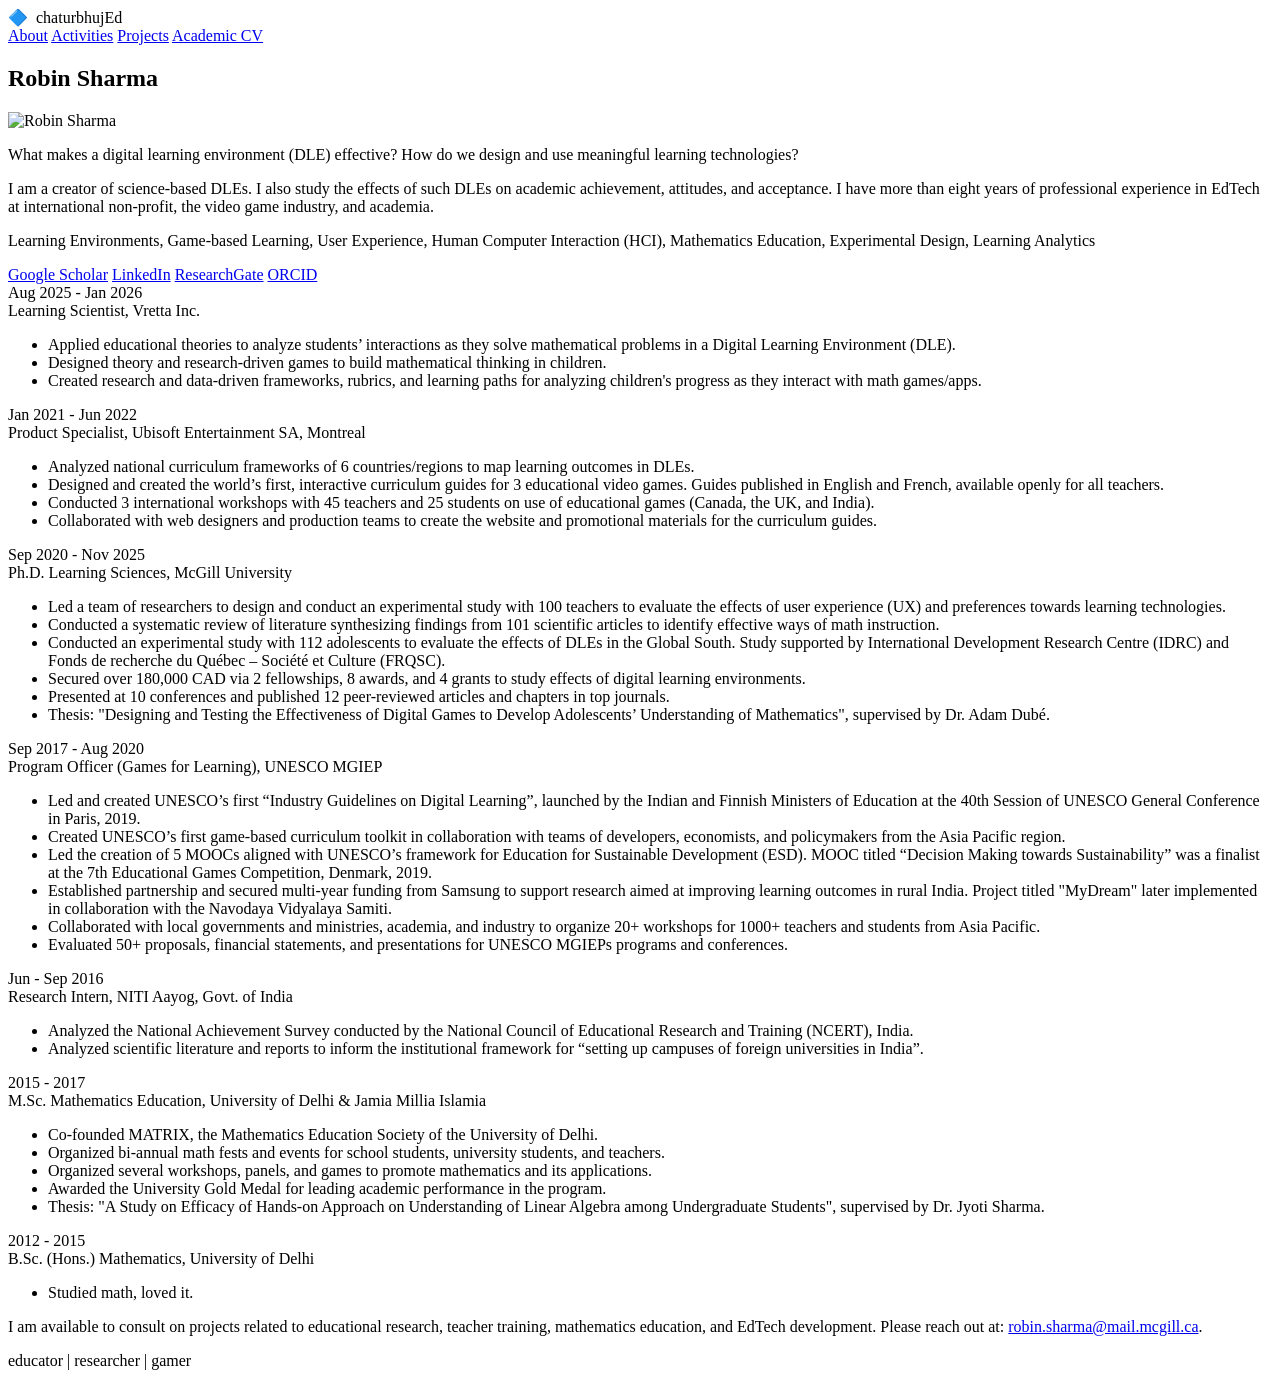
==== about.html @ 6c781002 "Add files via upload" ====
<!DOCTYPE html>
<html lang="en">

<head>
    <meta charset="UTF-8">
    <meta name="viewport" content="width=device-width, initial-scale=1.0">
    <title>chaturbhujEd - About</title>
    <link rel="stylesheet" href="style.css">
    <link rel="preconnect" href="https://fonts.googleapis.com">
    <link rel="preconnect" href="https://fonts.gstatic.com" crossorigin>
    <link href="https://fonts.googleapis.com/css2?family=Inter:wght@400;500;600;700;800&display=swap" rel="stylesheet">
</head>

<body>

    <header class="site-header">
        <div class="logo">
            <a href="index.html"
                style="text-decoration:none; color:inherit; display:flex; align-items:center; gap:8px;">
                <span class="logo-icon">🔷</span> chaturbhujEd
            </a>
        </div>
        <nav class="site-nav">
            <a href="about.html" class="nav-link active">About</a>
            <a href="activities.html" class="nav-link">Activities</a>
            <a href="projects.html" class="nav-link">Projects</a>
            <a href="cv.html" class="nav-link">Academic CV</a>
        </nav>
    </header>

    <main id="main-content">

        <section id="about" class="page-section">
            <div class="about-container">
                <h1>Robin Sharma</h1>
                <div class="about-content">
                    <div class="about-image">
                        <img src="Photo_Main.JPG" alt="Robin Sharma">
                    </div>
                    <div class="about-text">
                        <p>What makes a digital learning environment (DLE) effective? How do we design and use
                            meaningful learning technologies?</p>
                        <p> I am a creator of science-based DLEs.
                            I also study the effects of such DLEs on academic
                            achievement, attitudes, and acceptance.
                            I have more than eight years of professional
                            experience in EdTech at international non-profit, the video game industry, and academia.
                        </p>

                        <div class="about-interests-small">
                            <p>Learning Environments, Game-based Learning, User Experience, Human Computer Interaction
                                (HCI), Mathematics Education, Experimental Design, Learning Analytics</p>
                        </div>

                        <div class="social-links">
                            <a href="https://scholar.google.com/citations?user=RAyrpmYAAAAJ&hl=en" target="_blank"
                                class="social-btn">Google Scholar</a>
                            <a href="https://www.linkedin.com/in/robinsharmaedu" target="_blank"
                                class="social-btn">LinkedIn</a>
                            <a href="https://www.researchgate.net/profile/Robin-Sharma-10" target="_blank"
                                class="social-btn">ResearchGate</a>
                            <a href="https://orcid.org/0000-0001-8364-2145" target="_blank" class="social-btn">ORCID</a>
                        </div>
                    </div>
                </div>

                <div class="experience-timeline">
                    <!-- 2025 - 2026 -->
                    <div class="timeline-item">
                        <div class="timeline-year">Aug 2025 - Jan 2026</div>
                        <div class="timeline-role">Learning Scientist, Vretta Inc.</div>
                        <div class="timeline-description">
                            <ul>
                                <li>Applied educational theories to analyze students’ interactions as they solve
                                    mathematical problems in a Digital Learning Environment (DLE).</li>
                                <li>Designed theory and research-driven games to build mathematical thinking in
                                    children.
                                </li>
                                <li>Created research and data-driven frameworks, rubrics, and learning paths for
                                    analyzing children's progress as they
                                    interact with
                                    math games/apps.</li>
                            </ul>
                        </div>
                    </div>

                    <!-- 2021 - 2022 -->
                    <div class="timeline-item">
                        <div class="timeline-year">Jan 2021 - Jun 2022</div>
                        <div class="timeline-role">Product Specialist, Ubisoft Entertainment SA, Montreal</div>
                        <div class="timeline-description">
                            <ul>
                                <li>Analyzed national curriculum frameworks of 6 countries/regions to map learning
                                    outcomes in DLEs.</li>
                                <li>Designed and created the world’s first, interactive curriculum guides for 3
                                    educational video
                                    games. Guides published in English and French, available openly for all teachers.
                                </li>
                                <li>Conducted 3 international workshops with 45 teachers and 25 students on use of
                                    educational games (Canada, the UK, and India).
                                </li>
                                <li>Collaborated with web designers and production teams to create the website and
                                    promotional materials for the curriculum guides.
                                </li>
                            </ul>
                        </div>
                    </div>

                    <!-- 2020 - 2025 -->
                    <div class="timeline-item">
                        <div class="timeline-year">Sep 2020 - Nov 2025</div>
                        <div class="timeline-role">Ph.D. Learning Sciences, McGill University</div>
                        <div class="timeline-description">
                            <ul>
                                <li>Led a team of researchers to design and conduct an experimental study with 100
                                    teachers to evaluate the effects of user experience (UX) and preferences towards
                                    learning technologies.</li>
                                <li>Conducted a systematic review of literature synthesizing findings from 101
                                    scientific articles to identify effective ways of math instruction.</li>
                                <li>Conducted an experimental study with 112 adolescents to evaluate the effects of
                                    DLEs in the Global South. Study supported by International
                                    Development Research Centre (IDRC) and Fonds de recherche du Québec – Société et
                                    Culture (FRQSC).</li>
                                <li>Secured over 180,000 CAD via 2 fellowships, 8 awards, and 4 grants to study effects
                                    of digital learning environments.
                                </li>
                                <li>Presented at 10 conferences and published 12 peer-reviewed articles and chapters in
                                    top journals.
                                </li>
                                <li>Thesis: "Designing and Testing the Effectiveness of Digital Games to Develop
                                    Adolescents’ Understanding of Mathematics", supervised by Dr. Adam Dubé.</li>
                            </ul>
                        </div>
                    </div>

                    <!-- 2017 - 2020 -->
                    <div class="timeline-item">
                        <div class="timeline-year">Sep 2017 - Aug 2020</div>
                        <div class="timeline-role">Program Officer (Games for Learning), UNESCO MGIEP</div>
                        <div class="timeline-description">
                            <ul>
                                <li>Led and created UNESCO’s first “Industry Guidelines on Digital Learning”, launched
                                    by the Indian and Finnish Ministers of Education at the 40th Session of UNESCO
                                    General Conference in Paris, 2019.</li>
                                <li>Created UNESCO’s first game-based curriculum toolkit in collaboration with teams of
                                    developers, economists, and policymakers from the Asia Pacific region.</li>
                                <li>Led the creation of 5 MOOCs aligned with UNESCO’s
                                    framework for Education for Sustainable Development (ESD). MOOC titled “Decision
                                    Making towards Sustainability” was a finalist at the 7th Educational Games
                                    Competition, Denmark, 2019.</li>
                                <li>Established partnership and secured multi-year funding from Samsung to support
                                    research aimed at improving learning outcomes in rural India. Project titled
                                    "MyDream" later implemented in collaboration with the Navodaya Vidyalaya Samiti.
                                </li>
                                <li>Collaborated with local governments and ministries, academia, and industry to
                                    organize 20+ workshops for 1000+ teachers and students from Asia Pacific.</li>
                                <li>Evaluated 50+ proposals, financial statements, and presentations for UNESCO MGIEPs
                                    programs and conferences.
                                </li>
                            </ul>
                        </div>
                    </div>

                    <!-- 2016 -->
                    <div class="timeline-item">
                        <div class="timeline-year">Jun - Sep 2016</div>
                        <div class="timeline-role">Research Intern, NITI Aayog, Govt. of India</div>
                        <div class="timeline-description">
                            <ul>
                                <li>Analyzed the National Achievement Survey conducted by the National Council of
                                    Educational Research and Training (NCERT), India.</li>
                                <li>Analyzed scientific literature and reports to inform the institutional framework for
                                    “setting up campuses of foreign universities in India”.</li>
                            </ul>
                        </div>
                    </div>

                    <!-- 2015 - 2017 -->
                    <div class="timeline-item">
                        <div class="timeline-year">2015 - 2017</div>
                        <div class="timeline-role">M.Sc. Mathematics Education, University of Delhi & Jamia Millia
                            Islamia</div>
                        <div class="timeline-description">
                            <ul>
                                <li>Co-founded MATRIX, the Mathematics Education Society of the University of Delhi.
                                </li>
                                <li>Organized bi-annual math fests and events for school students, university students,
                                    and teachers.</li>
                                <li>Organized several workshops, panels, and games to promote mathematics and its
                                    applications.</li>
                                <li>Awarded the University Gold Medal for leading academic performance in the program.
                                </li>
                                <li>Thesis: "A Study on Efficacy of Hands-on Approach on Understanding of Linear
                                    Algebra among Undergraduate Students", supervised by Dr. Jyoti Sharma.</li>
                            </ul>
                        </div>
                    </div>

                    <!-- 2012 - 2015 -->
                    <div class="timeline-item">
                        <div class="timeline-year">2012 - 2015</div>
                        <div class="timeline-role">B.Sc. (Hons.) Mathematics, University of Delhi</div>
                        <div class="timeline-description">
                            <ul>
                                <li>Studied math, loved it.</li>
                            </ul>
                        </div>
                    </div>
                </div>


                <div class="consulting-section">
                    <p>I am available to consult on projects related to educational research, teacher training,
                        mathematics
                        education, and EdTech development. Please reach out at: <a
                            href="mailto:robin.sharma@mail.mcgill.ca">robin.sharma@mail.mcgill.ca</a>.</p>
                </div>

            </div>
        </section>

    </main>

    <footer class="site-footer">
        <div class="footer-content">
            educator | researcher | gamer
        </div>
    </footer>

    <script src="script.js"></script>
</body>

</html>
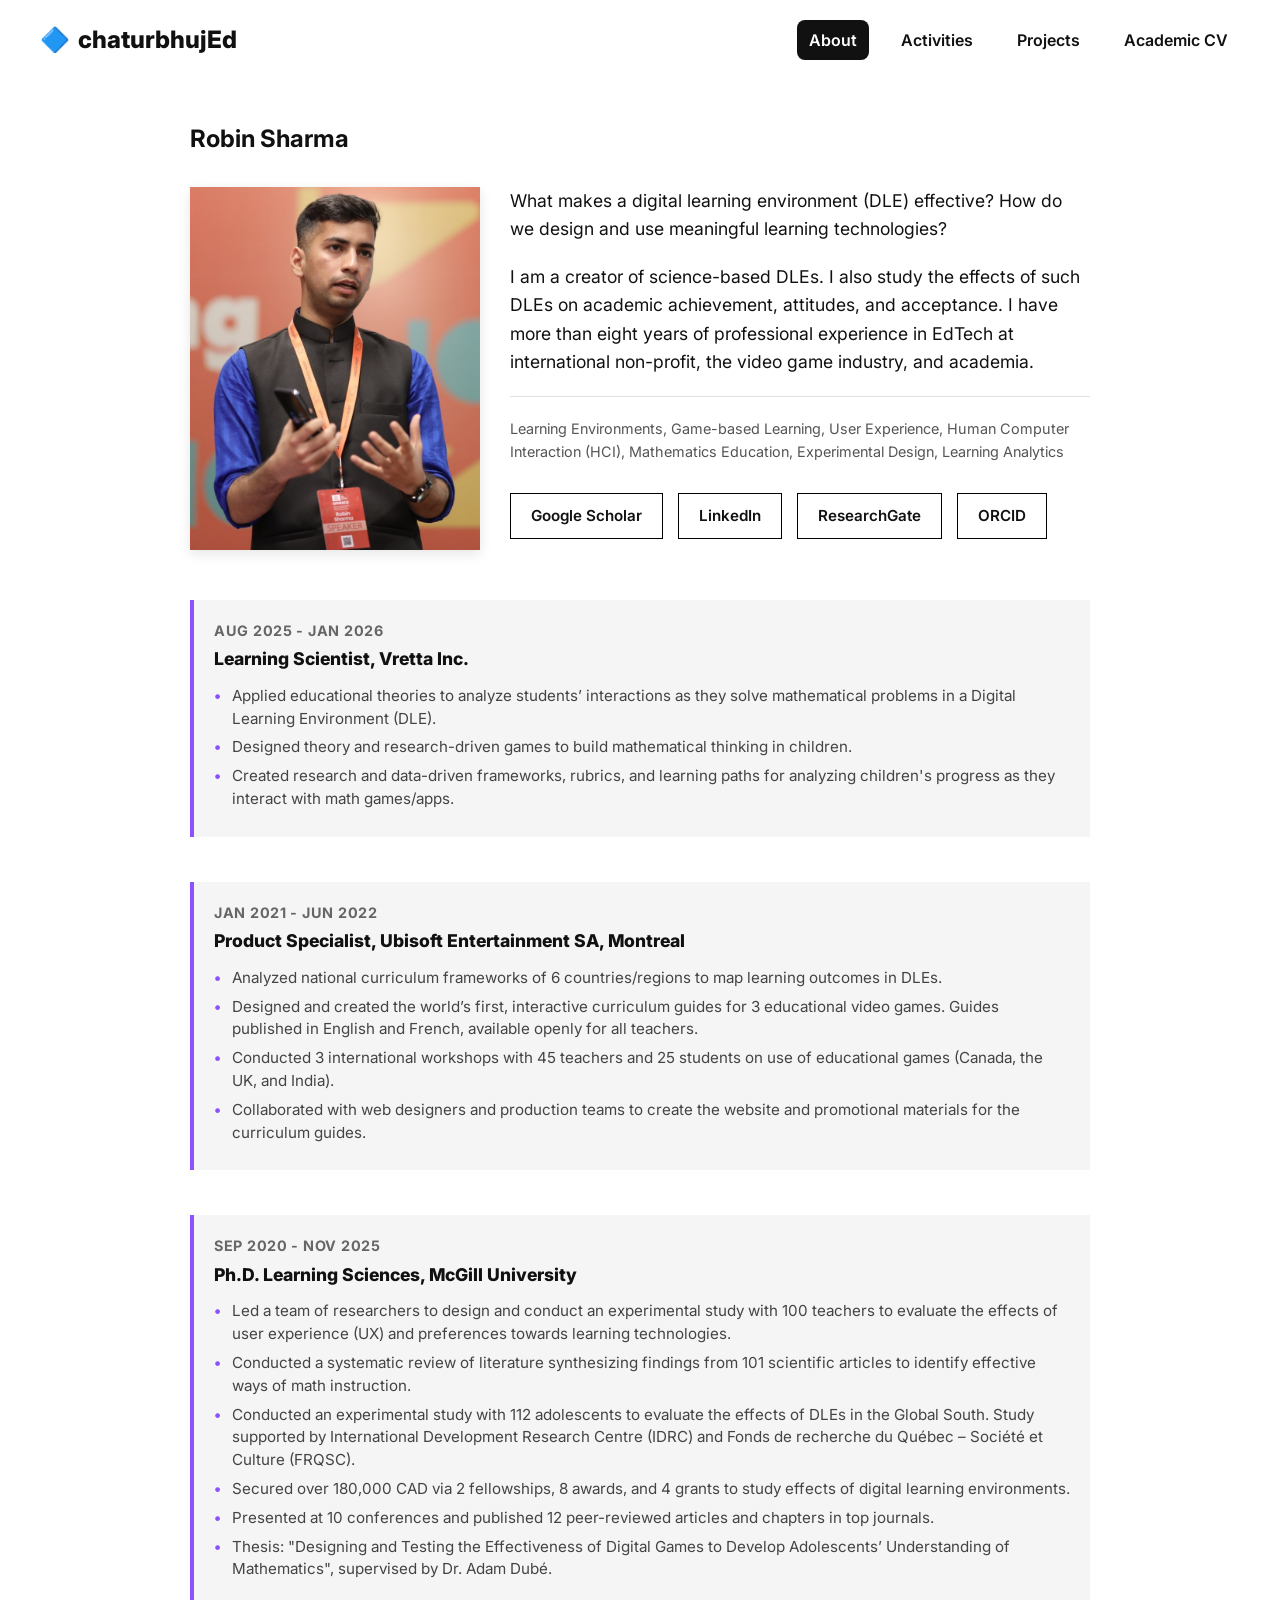
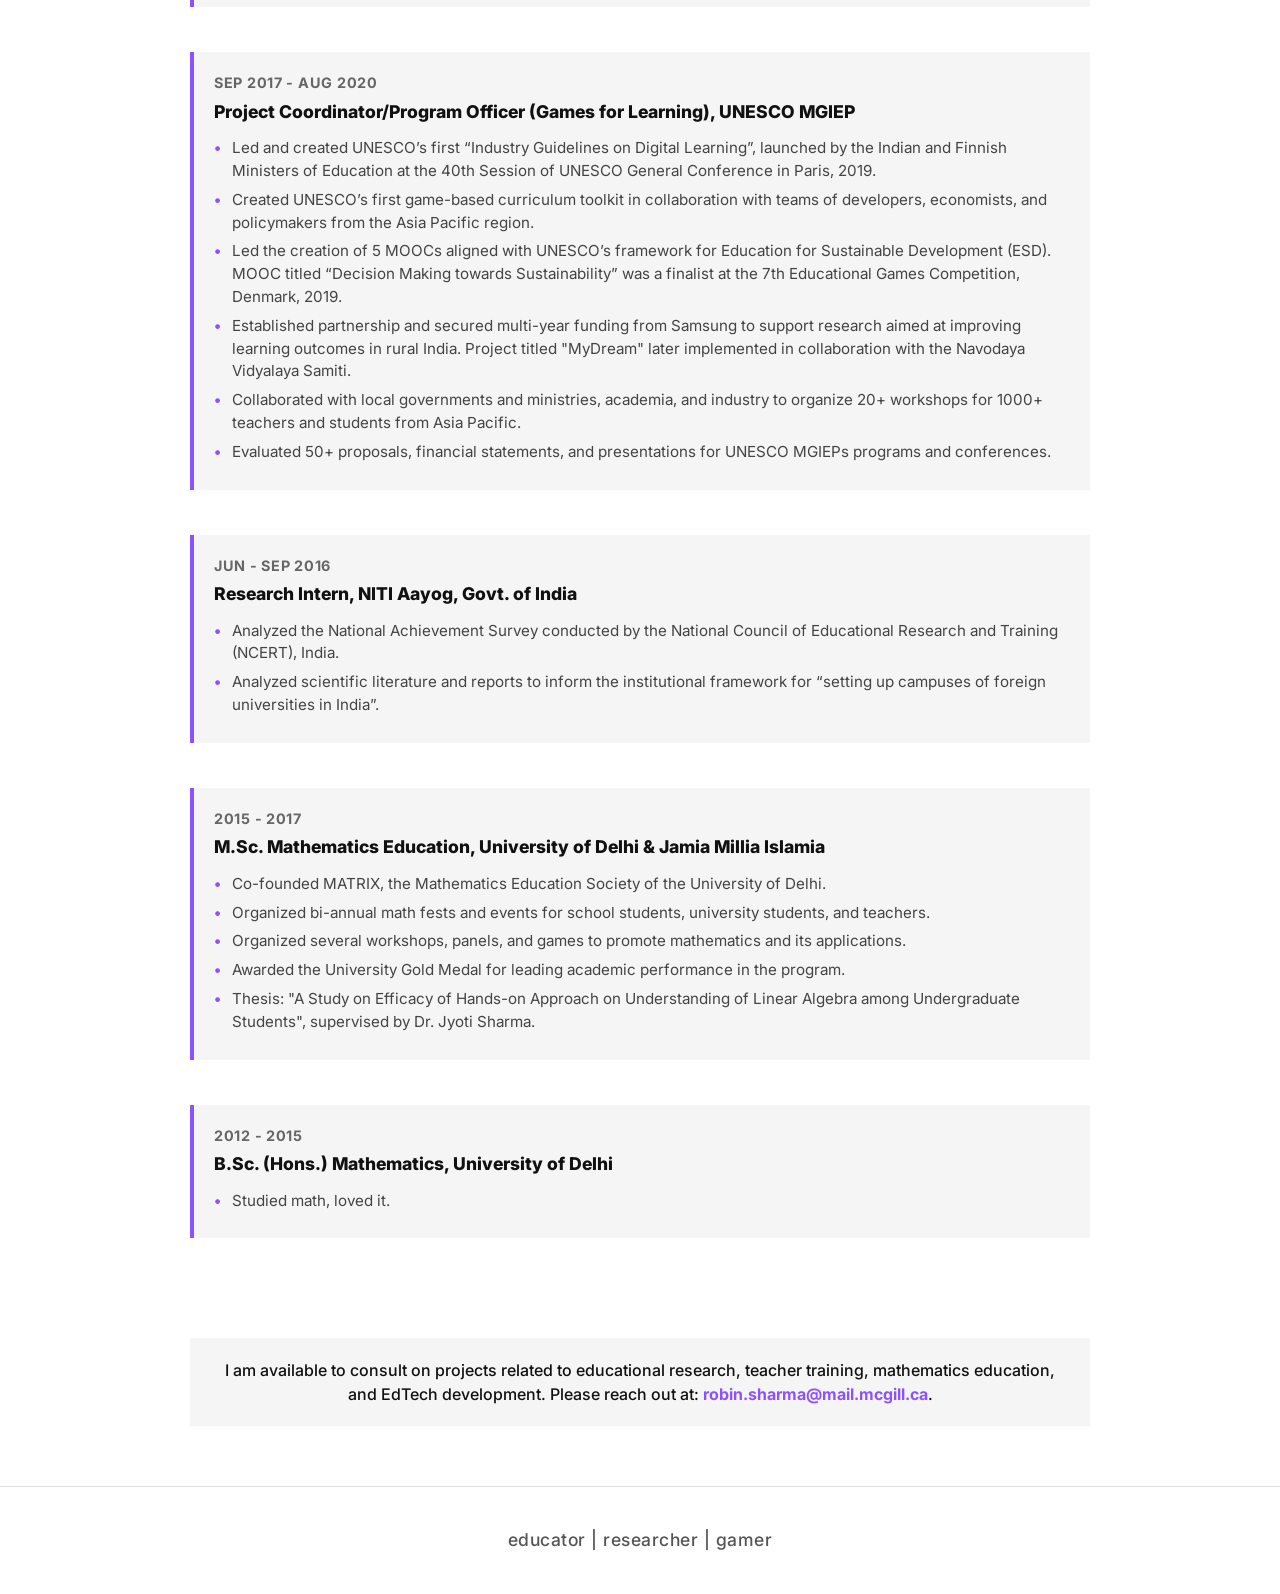
==== commit d140837b: "26th Feb" ====
--- a/about.html
+++ b/about.html
@@ -136,7 +136,8 @@
                     <!-- 2017 - 2020 -->
                     <div class="timeline-item">
                         <div class="timeline-year">Sep 2017 - Aug 2020</div>
-                        <div class="timeline-role">Program Officer (Games for Learning), UNESCO MGIEP</div>
+                        <div class="timeline-role">Project Coordinator/Program Officer (Games for Learning), UNESCO
+                            MGIEP</div>
                         <div class="timeline-description">
                             <ul>
                                 <li>Led and created UNESCO’s first “Industry Guidelines on Digital Learning”, launched
@@ -207,20 +208,15 @@
                         </div>
                     </div>
                 </div>
-
-
                 <div class="consulting-section">
                     <p>I am available to consult on projects related to educational research, teacher training,
                         mathematics
                         education, and EdTech development. Please reach out at: <a
                             href="mailto:robin.sharma@mail.mcgill.ca">robin.sharma@mail.mcgill.ca</a>.</p>
                 </div>
-
             </div>
         </section>
-
     </main>
-
     <footer class="site-footer">
         <div class="footer-content">
             educator | researcher | gamer
--- a/style.css
+++ b/style.css
@@ -0,0 +1,666 @@
+/* Global Styles */
+:root {
+    --bg-color: #ffffff;
+    --text-color: #111111;
+    --accent-purple: #8C52FF;
+    /* Glitch-like accent */
+    --accent-pink: #FF66C4;
+    --accent-blue: #00E9FF;
+    --accent-yellow: #FFDE59;
+    --gray-light: #f5f5f5;
+    --gray-border: #e0e0e0;
+    --font-main: 'Inter', sans-serif;
+}
+
+* {
+    box-sizing: border-box;
+    margin: 0;
+    padding: 0;
+}
+
+body {
+    font-family: var(--font-main);
+    background-color: var(--bg-color);
+    color: var(--text-color);
+    line-height: 1.5;
+    -webkit-font-smoothing: antialiased;
+}
+
+/* Header */
+.site-header {
+    display: flex;
+    justify-content: space-between;
+    align-items: center;
+    padding: 20px 40px;
+    border-bottom: 1px solid transparent;
+    position: sticky;
+    top: 0;
+    background: rgba(255, 255, 255, 0.95);
+    z-index: 100;
+}
+
+.logo {
+    font-weight: 800;
+    font-size: 1.5rem;
+    display: flex;
+    align-items: center;
+    gap: 8px;
+    cursor: pointer;
+}
+
+.site-nav {
+    display: flex;
+    gap: 20px;
+}
+
+.nav-link {
+    background: none;
+    border: none;
+    font-family: var(--font-main);
+    font-weight: 600;
+    font-size: 1rem;
+    cursor: pointer;
+    padding: 8px 12px;
+    border-radius: 8px;
+    transition: background 0.2s, color 0.2s;
+    text-decoration: none;
+    color: var(--text-color);
+    display: inline-block;
+}
+
+.nav-link:hover {
+    background: var(--gray-light);
+}
+
+.nav-link.active {
+    background: var(--text-color);
+    color: #fff;
+}
+
+.header-search {
+    font-weight: 600;
+    cursor: pointer;
+    font-size: 0.9rem;
+}
+
+/* Main Content */
+main {
+    max-width: 1200px;
+    margin: 0 auto;
+    padding: 40px 20px;
+    min-height: 80vh;
+}
+
+.page-section {
+    animation: fadeIn 0.4s ease-out;
+}
+
+.page-section.hidden {
+    display: none;
+}
+
+@keyframes fadeIn {
+    from {
+        opacity: 0;
+        transform: translateY(10px);
+    }
+
+    to {
+        opacity: 1;
+        transform: translateY(0);
+    }
+}
+
+/* Activities - Hero */
+.hero-article {
+    background-color: #f9f9f9;
+    /* Subtle background */
+    border-radius: 0px;
+    border: 1px solid #000;
+    overflow: hidden;
+    margin-bottom: 60px;
+    display: flex;
+    flex-direction: column;
+}
+
+@media (min-width: 768px) {
+    .hero-article {
+        flex-direction: row;
+        align-items: center;
+    }
+}
+
+.hero-content {
+    padding: 40px;
+    flex: 1;
+}
+
+.hero-content .date {
+    font-size: 0.85rem;
+    font-weight: 600;
+    color: #666;
+    margin-bottom: 10px;
+    display: block;
+}
+
+.hero-content h1 {
+    font-size: 2.5rem;
+    font-weight: 800;
+    margin-bottom: 15px;
+    line-height: 1.1;
+}
+
+.hero-image {
+    flex: 1.2;
+    height: 300px;
+}
+
+.hero-image img {
+    width: 100%;
+    height: 100%;
+    object-fit: cover;
+}
+
+/* Activities - Grid */
+/* Year Grouping */
+.year-group {
+    margin-bottom: 60px;
+}
+
+.year-header {
+    font-size: 2rem;
+    font-weight: 800;
+    margin-bottom: 30px;
+    border-bottom: 2px solid var(--text-color);
+    display: inline-block;
+    padding-bottom: 4px;
+}
+
+.blog-grid {
+    display: grid;
+    grid-template-columns: repeat(auto-fill, minmax(300px, 1fr));
+    gap: 30px;
+}
+
+.blog-card {
+    cursor: pointer;
+    transition: transform 0.2s;
+    border-radius: 0px;
+    border: 1px solid #000;
+    overflow: hidden;
+    padding: 10px;
+    /* Optional: adds a bit of spacing inside the border like a frame, or can be removed */
+    background: #fff;
+}
+
+.blog-card:hover {
+    transform: translateY(-4px);
+    box-shadow: 4px 4px 0px #000;
+    /* Sharp shadow for extra distinguishing edge */
+}
+
+.card-image {
+    width: 100%;
+    aspect-ratio: 16/9;
+    object-fit: cover;
+    border-radius: 0px;
+    margin-bottom: 15px;
+    background-color: var(--gray-light);
+}
+
+.card-content .date {
+    font-size: 0.8rem;
+    font-weight: 700;
+    color: #666;
+    margin-bottom: 8px;
+    display: block;
+}
+
+.card-content h3 {
+    font-size: 1.2rem;
+    font-weight: 700;
+    margin-bottom: 8px;
+    line-height: 1.3;
+}
+
+.card-content p {
+    font-size: 0.95rem;
+    color: #444;
+}
+
+/* Article Detail View */
+.back-button {
+    background: none;
+    border: 1px solid var(--gray-border);
+    padding: 8px 16px;
+    border-radius: 6px;
+    cursor: pointer;
+    font-weight: 600;
+    margin-bottom: 30px;
+}
+
+.back-button:hover {
+    background: var(--gray-light);
+}
+
+.full-article {
+    max-width: 800px;
+    margin: 0 auto;
+}
+
+.full-article h1 {
+    font-size: 2.5rem;
+    margin-bottom: 1rem;
+}
+
+.full-article h2 {
+    font-size: 1.8rem;
+    margin: 2rem 0 1rem;
+    border-bottom: 2px solid var(--accent-yellow);
+    display: inline-block;
+}
+
+.full-article h3 {
+    font-size: 1.4rem;
+    margin: 1.5rem 0 0.8rem;
+    color: var(--accent-purple);
+}
+
+.full-article p {
+    margin-bottom: 1.2rem;
+    font-size: 1.1rem;
+    color: #333;
+}
+
+.full-article img {
+    max-width: 100%;
+    border-radius: 8px;
+    margin: 20px 0;
+}
+
+.full-article table {
+    width: 100%;
+    border-collapse: collapse;
+    margin: 30px 0;
+    font-size: 0.95rem;
+}
+
+.full-article th,
+.full-article td {
+    border: 1px solid #ddd;
+    padding: 12px;
+    text-align: left;
+}
+
+.full-article th {
+    background-color: #f2f2f2;
+    font-weight: 700;
+}
+
+.video-embed {
+    position: relative;
+    padding-bottom: 56.25%;
+    /* 16:9 */
+    height: 0;
+    margin: 30px 0;
+    border-radius: 12px;
+    overflow: hidden;
+    background: #000;
+}
+
+.video-embed iframe {
+    position: absolute;
+    top: 0;
+    left: 0;
+    width: 100%;
+    height: 100%;
+}
+
+/* Projects Page */
+.projects-grid {
+    display: grid;
+    grid-template-columns: repeat(auto-fill, minmax(320px, 1fr));
+    gap: 40px;
+}
+
+.project-card h3 {
+    margin-top: 15px;
+}
+
+.project-card img {
+    width: 100%;
+    border-radius: 8px;
+    transition: transform 0.2s;
+}
+
+.project-card:hover img {
+    transform: scale(1.02);
+}
+
+.project-card a {
+    display: inline-block;
+    margin-top: 10px;
+    color: var(--accent-purple);
+    font-weight: 700;
+    text-decoration: none;
+}
+
+/* About Page */
+.about-container {
+    display: flex;
+    flex-direction: column;
+    gap: 30px;
+    max-width: 900px;
+    margin: 0 auto;
+}
+
+.about-content {
+    display: flex;
+    flex-direction: column;
+    gap: 30px;
+}
+
+@media(min-width: 768px) {
+    .about-content {
+        flex-direction: row;
+        align-items: flex-start;
+    }
+}
+
+.about-image {
+    flex: 1;
+    display: flex;
+    justify-content: center;
+}
+
+.about-image img {
+    width: 100%;
+    border-radius: 0;
+    max-width: 300px;
+    object-fit: cover;
+    box-shadow: 0 4px 12px rgba(0, 0, 0, 0.1);
+}
+
+.about-text {
+    flex: 2;
+    font-size: 1.1rem;
+    line-height: 1.6;
+}
+
+.about-text p {
+    margin-bottom: 20px;
+}
+
+/* Small Interests Section */
+.about-interests-small {
+    font-size: 0.9rem;
+    color: #555;
+    text-align: left;
+    border-top: 1px solid var(--gray-border);
+    padding-top: 20px;
+    margin-bottom: 30px;
+}
+
+.about-interests-small p {
+    margin-bottom: 5px;
+}
+
+/* Social Buttons */
+.social-links {
+    display: flex;
+    gap: 15px;
+    flex-wrap: wrap;
+    margin-bottom: 10px;
+}
+
+.social-btn {
+    display: inline-block;
+    padding: 10px 20px;
+    background-color: #fff;
+    border: 1px solid #000;
+    color: var(--text-color);
+    text-decoration: none;
+    font-weight: 600;
+    font-size: 0.95rem;
+    transition: all 0.2s ease;
+    border-radius: 0;
+}
+
+.social-btn:hover {
+    background-color: var(--text-color);
+    color: #fff;
+    transform: translateY(-2px);
+    box-shadow: 4px 4px 0px rgba(0, 0, 0, 0.1);
+}
+
+/* Timeline */
+.experience-timeline {
+    display: flex;
+    flex-direction: column;
+    gap: 15px;
+    margin-top: 20px;
+}
+
+.timeline-item {
+    margin-bottom: 30px;
+    padding: 20px;
+    background-color: var(--gray-light);
+    border-left: 4px solid var(--accent-purple);
+}
+
+.timeline-year {
+    font-size: 0.9rem;
+    font-weight: 700;
+    color: #666;
+    margin-bottom: 5px;
+    text-transform: uppercase;
+    letter-spacing: 0.05em;
+}
+
+.timeline-role {
+    font-size: 1.1rem;
+    font-weight: 800;
+    color: var(--text-color);
+    margin-bottom: 12px;
+}
+
+.timeline-description {
+    margin-top: 10px;
+}
+
+.timeline-description ul {
+    list-style-type: none;
+    padding-left: 0;
+}
+
+.timeline-description li {
+    font-size: 0.95rem;
+    color: #444;
+    margin-bottom: 6px;
+    position: relative;
+    padding-left: 18px;
+}
+
+.timeline-description li::before {
+    content: "•";
+    position: absolute;
+    left: 0;
+    color: var(--accent-purple);
+    font-weight: bold;
+}
+
+/* Currently Playing Section */
+.currently-playing {
+    margin-top: 40px;
+    margin-bottom: 20px;
+}
+
+.currently-playing h2 {
+    font-size: 1.5rem;
+    margin-bottom: 20px;
+    display: inline-block;
+}
+
+.games-grid {
+    display: grid;
+    grid-template-columns: repeat(auto-fit, minmax(150px, 1fr));
+    gap: 20px;
+}
+
+.game-card {
+    display: block;
+    text-decoration: none;
+    color: var(--text-color);
+    transition: transform 0.2s;
+    max-width: 240px;
+}
+
+.game-card:hover {
+    transform: translateY(-5px);
+}
+
+.game-card img {
+    width: 100%;
+    aspect-ratio: 3/4;
+    object-fit: cover;
+    border-radius: 0;
+    box-shadow: 0 4px 8px rgba(0, 0, 0, 0.1);
+    margin-bottom: 8px;
+}
+
+.game-title {
+    display: block;
+    font-weight: 600;
+    text-align: center;
+    font-size: 0.9rem;
+}
+
+/* Consulting Section */
+.consulting-section {
+    margin-top: 40px;
+    padding: 20px;
+    background-color: var(--gray-light);
+    border-radius: 0;
+    text-align: center;
+    font-weight: 500;
+}
+
+.consulting-section a {
+    color: var(--accent-purple);
+    text-decoration: none;
+    font-weight: 700;
+}
+
+.consulting-section a:hover {
+    text-decoration: underline;
+}
+
+/* CV Page */
+.cv-container {
+    max-width: 800px;
+    margin: 0 auto;
+}
+
+.cv-section {
+    margin-bottom: 40px;
+}
+
+.cv-section h2 {
+    border-bottom: 1px solid #000;
+    padding-bottom: 10px;
+    margin-bottom: 20px;
+}
+
+.cv-item {
+    display: flex;
+    margin-bottom: 20px;
+    gap: 20px;
+}
+
+.cv-date {
+    font-weight: 700;
+    min-width: 120px;
+    color: #666;
+}
+
+.cv-details h3 {
+    margin-bottom: 5px;
+    margin-top: 0;
+}
+
+/* Footer */
+.site-footer {
+    border-top: 1px solid var(--gray-border);
+    padding: 40px 20px;
+    text-align: center;
+    margin-top: 20px;
+}
+
+.footer-content {
+    font-size: 1.1rem;
+    font-weight: 500;
+    color: #555;
+    letter-spacing: 0.5px;
+}
+
+
+
+
+
+/* CV List Styling */
+.cv-list {
+    margin-top: 10px;
+    margin-bottom: 20px;
+    padding-left: 20px;
+    list-style-type: none;
+    /* Reset default */
+}
+
+/* For ordered lists in CV */
+ol.cv-list {
+    list-style-type: decimal;
+}
+
+.cv-list li {
+    margin-bottom: 8px;
+    position: relative;
+    padding-left: 5px;
+}
+
+.cv-list li strong {
+    color: #333;
+}
+
+.cv-section h3 {
+    font-size: 1.1rem;
+    color: var(--text-color);
+    margin-top: 20px;
+    margin-bottom: 10px;
+    font-weight: 700;
+}
+
+/* Centered CV Header */
+.cv-container h1 {
+    text-align: center;
+    margin-bottom: 40px;
+}
+
+/* Quote Section */
+.page-quote {
+    text-align: center;
+    margin-top: 60px;
+    padding: 30px 20px 10px;
+    font-style: italic;
+    font-size: 1.1rem;
+    color: #555;
+    border-top: 1px solid var(--gray-border);
+}
+
+.page-quote .quote-author {
+    display: block;
+    margin-top: 10px;
+    font-style: normal;
+    font-weight: 600;
+    font-size: 1rem;
+    color: var(--text-color);
+}
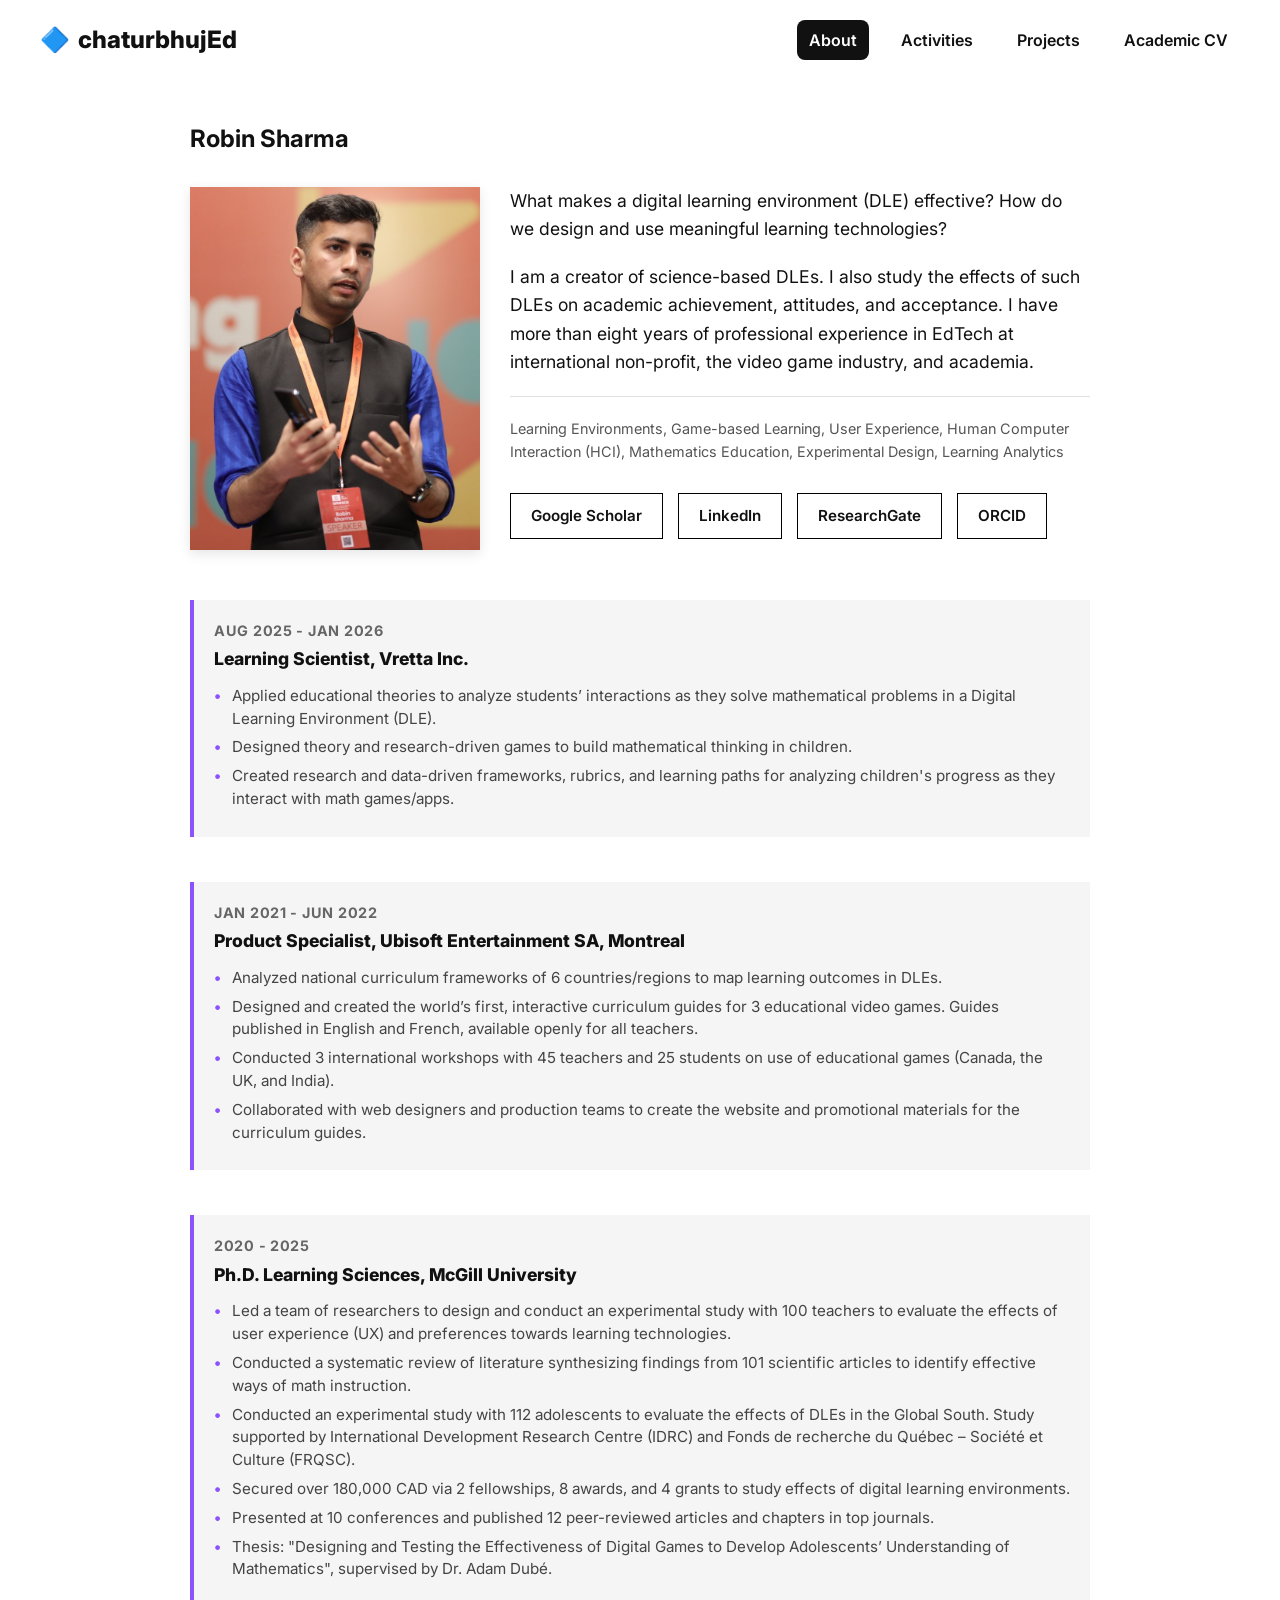
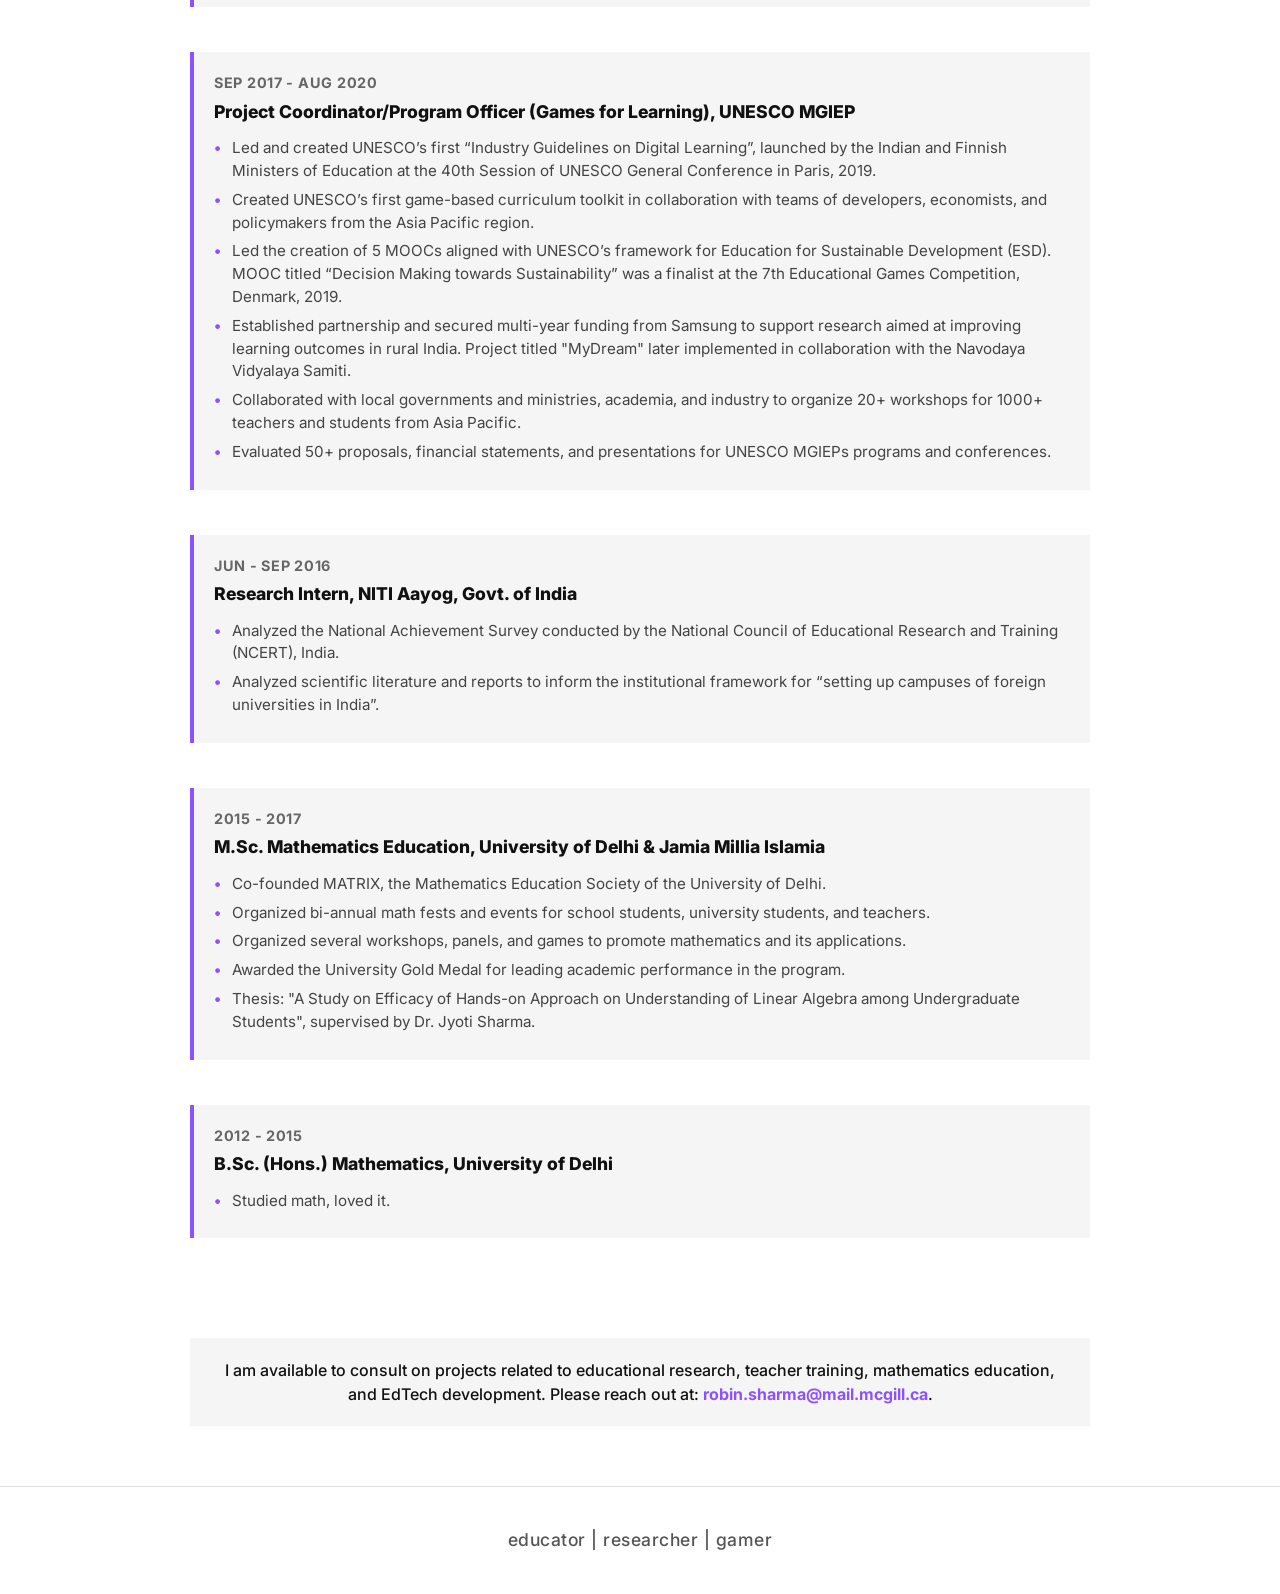
==== commit 698f47a7: "About Update" ====
--- a/about.html
+++ b/about.html
@@ -108,7 +108,7 @@
 
                     <!-- 2020 - 2025 -->
                     <div class="timeline-item">
-                        <div class="timeline-year">Sep 2020 - Nov 2025</div>
+                        <div class="timeline-year">2020 - 2025</div>
                         <div class="timeline-role">Ph.D. Learning Sciences, McGill University</div>
                         <div class="timeline-description">
                             <ul>
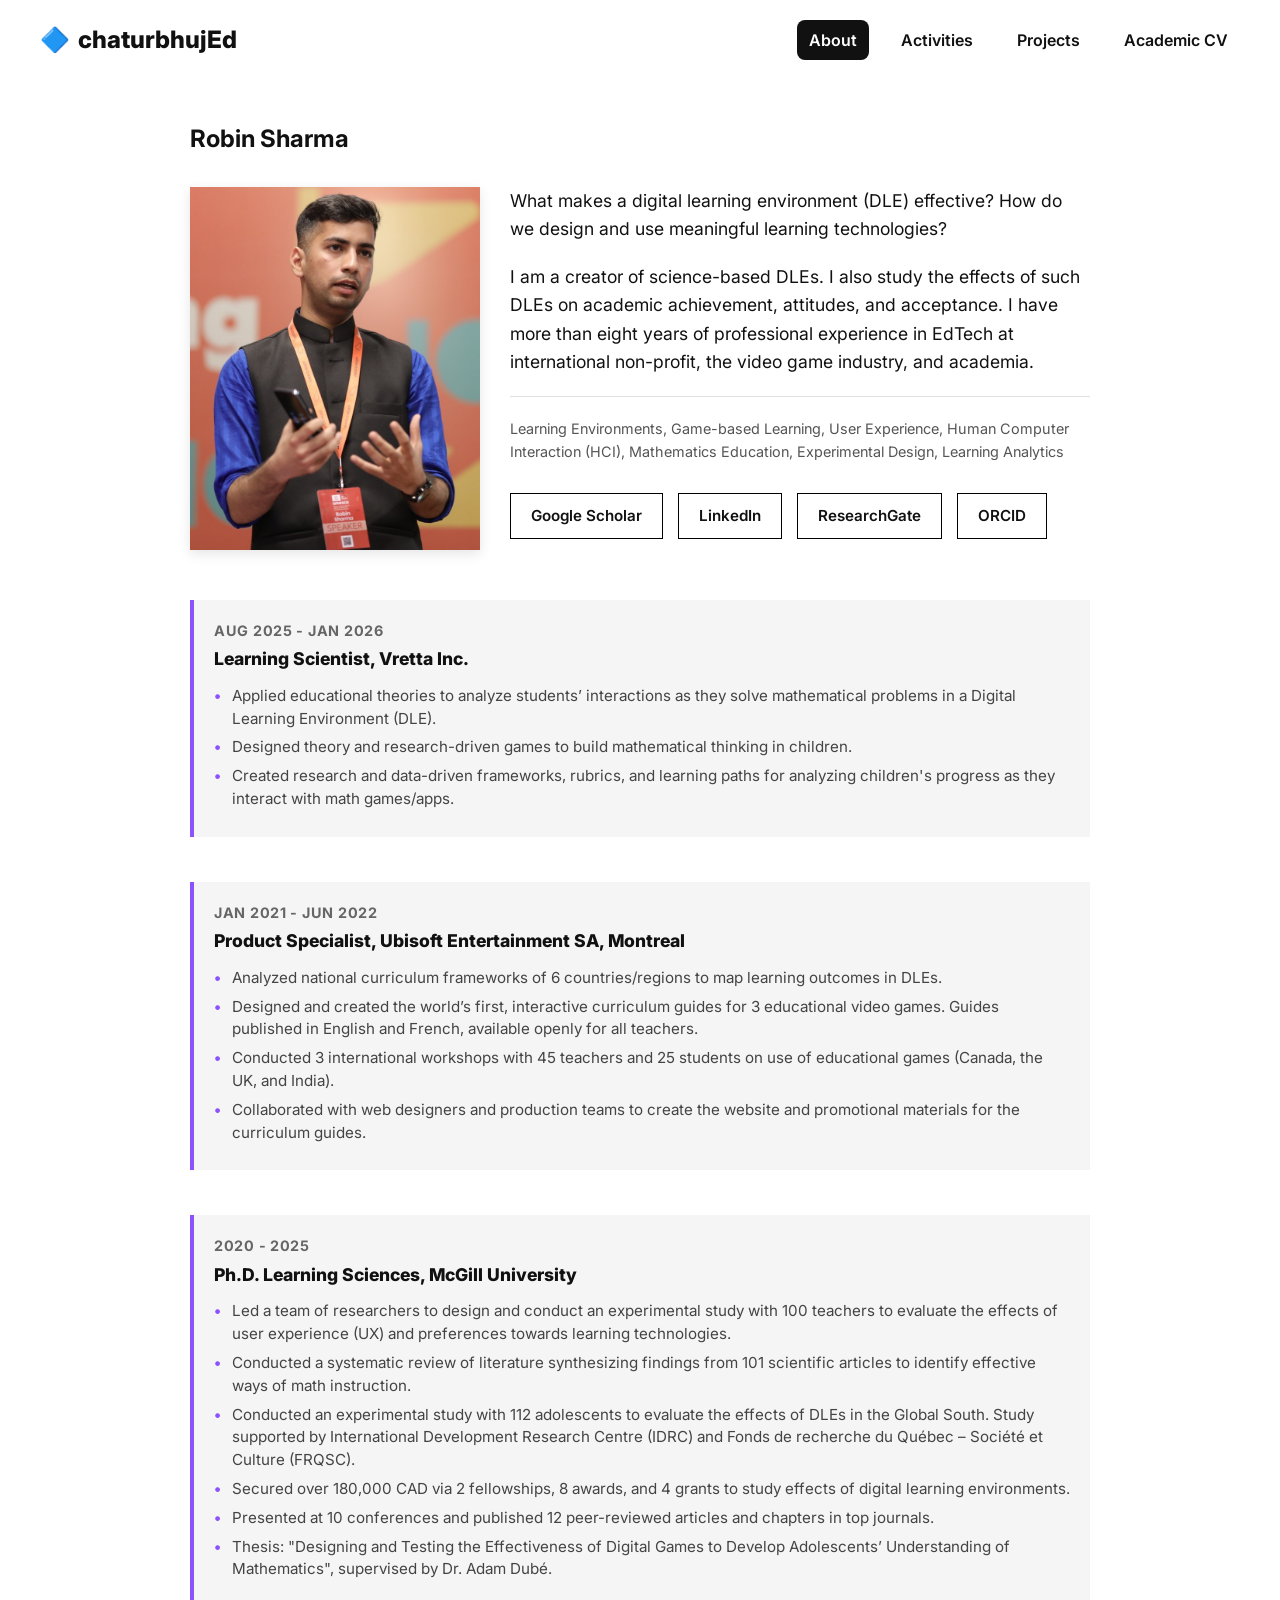
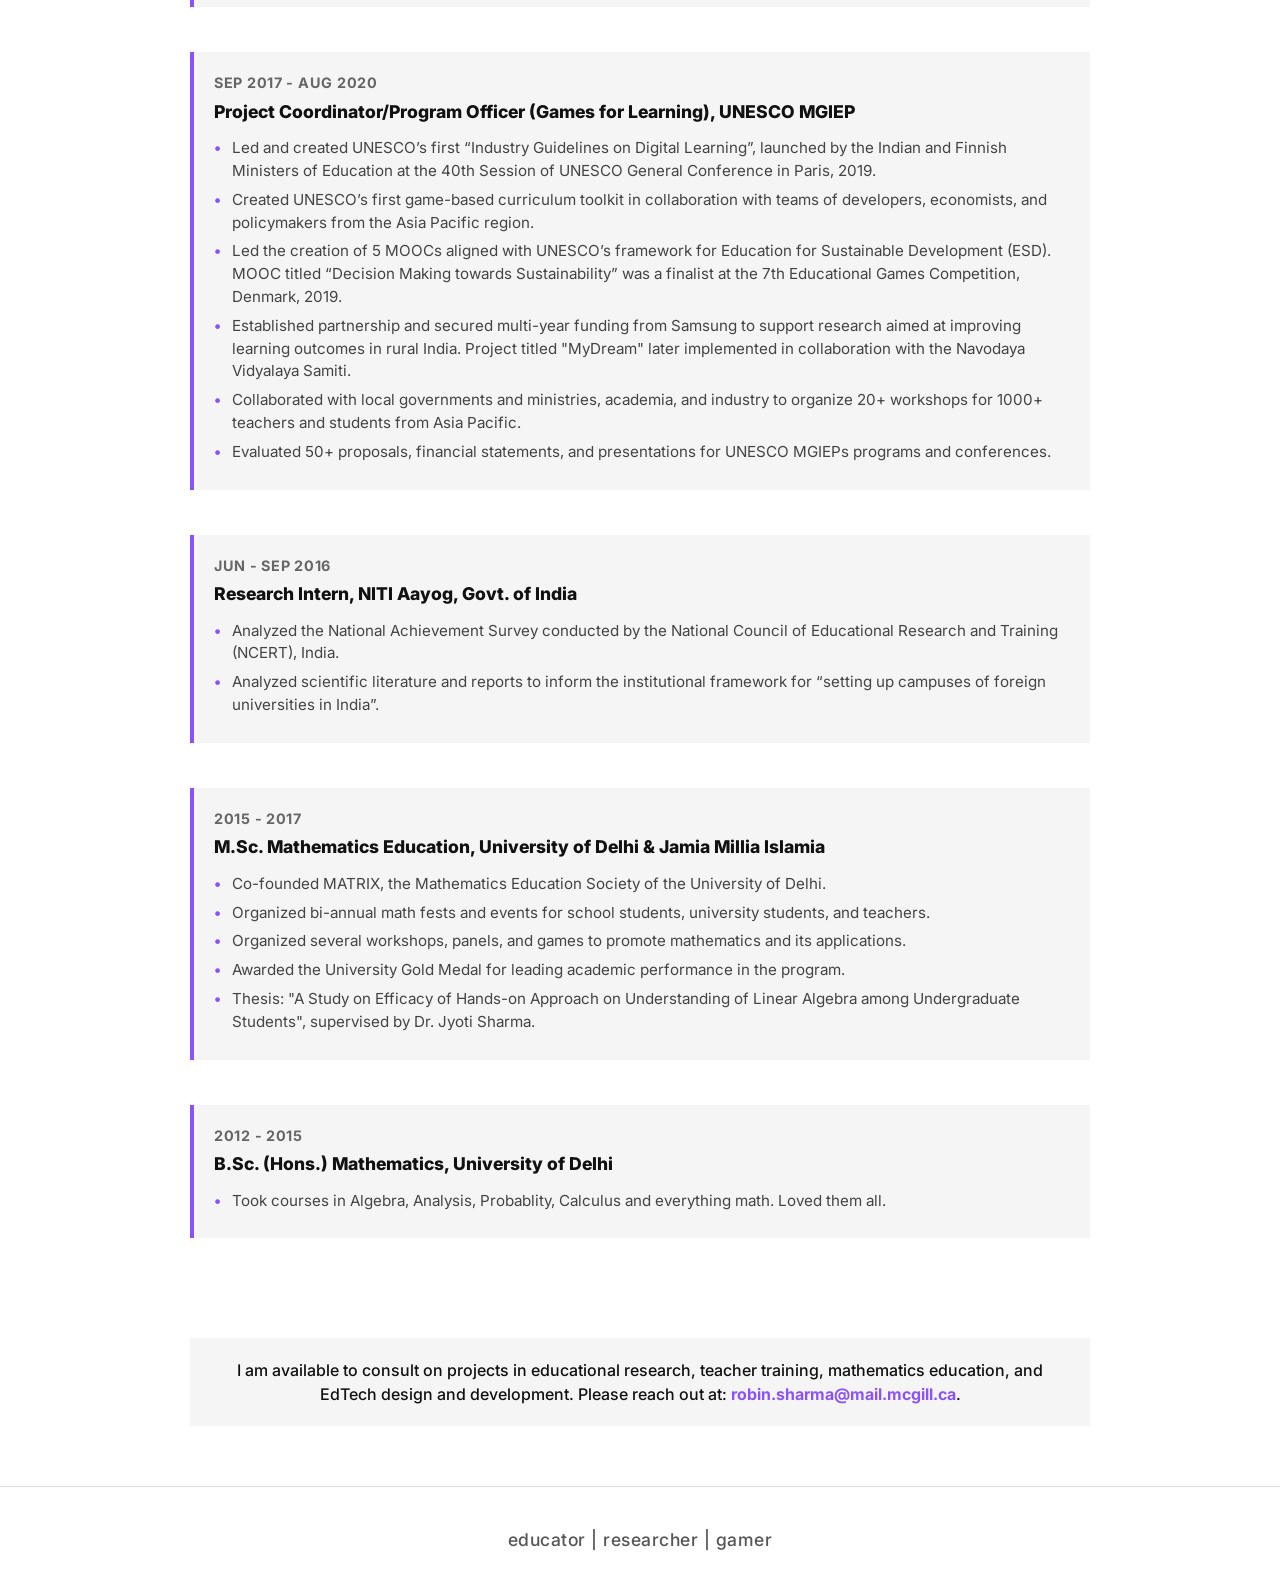
==== commit 5823c17f: "Home and About Updated" ====
--- a/about.html
+++ b/about.html
@@ -65,6 +65,8 @@
                 </div>
 
                 <div class="experience-timeline">
+                    <!-- Feb 2026 onwards -->
+
                     <!-- 2025 - 2026 -->
                     <div class="timeline-item">
                         <div class="timeline-year">Aug 2025 - Jan 2026</div>
@@ -203,15 +205,15 @@
                         <div class="timeline-role">B.Sc. (Hons.) Mathematics, University of Delhi</div>
                         <div class="timeline-description">
                             <ul>
-                                <li>Studied math, loved it.</li>
+                                <li>Took courses in Algebra, Analysis, Probablity, Calculus and everything math. Loved
+                                    them all.</li>
                             </ul>
                         </div>
                     </div>
                 </div>
                 <div class="consulting-section">
-                    <p>I am available to consult on projects related to educational research, teacher training,
-                        mathematics
-                        education, and EdTech development. Please reach out at: <a
+                    <p>I am available to consult on projects in educational research, teacher training,
+                        mathematics education, and EdTech design and development. Please reach out at: <a
                             href="mailto:robin.sharma@mail.mcgill.ca">robin.sharma@mail.mcgill.ca</a>.</p>
                 </div>
             </div>
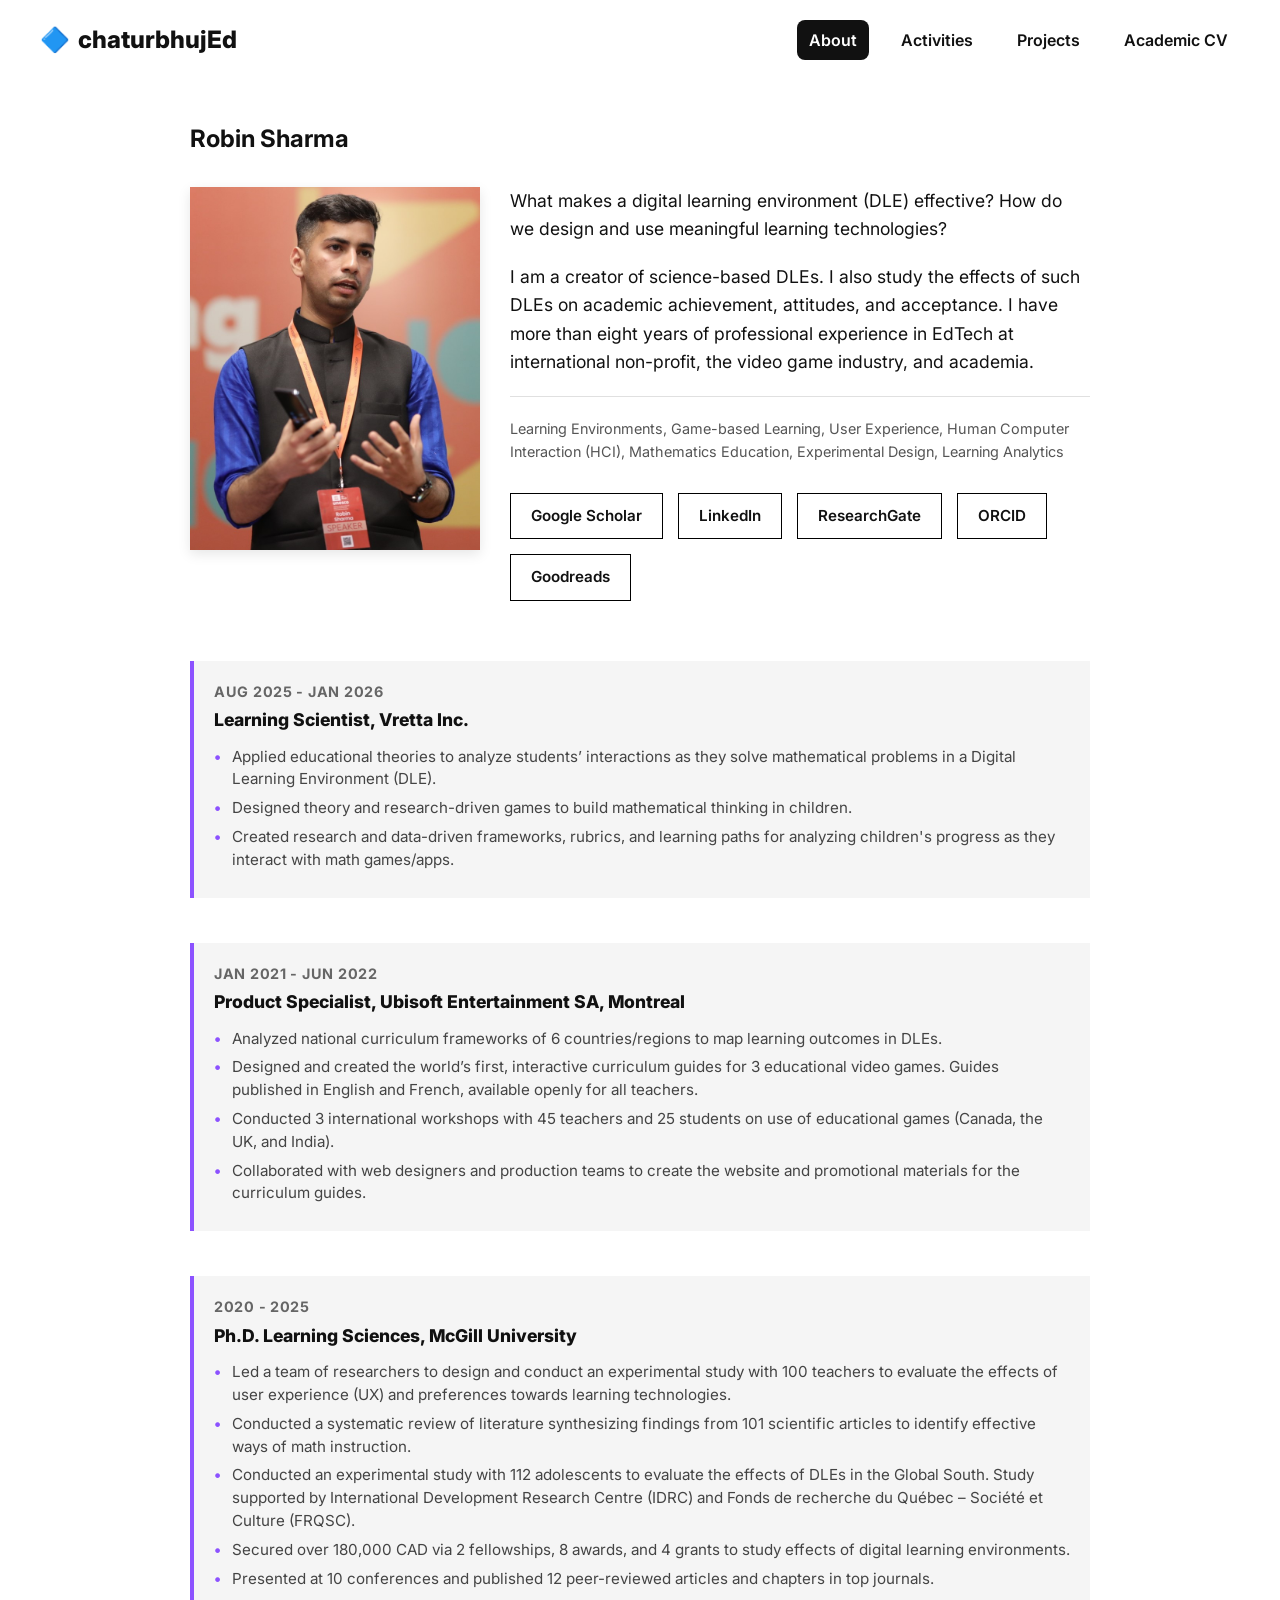
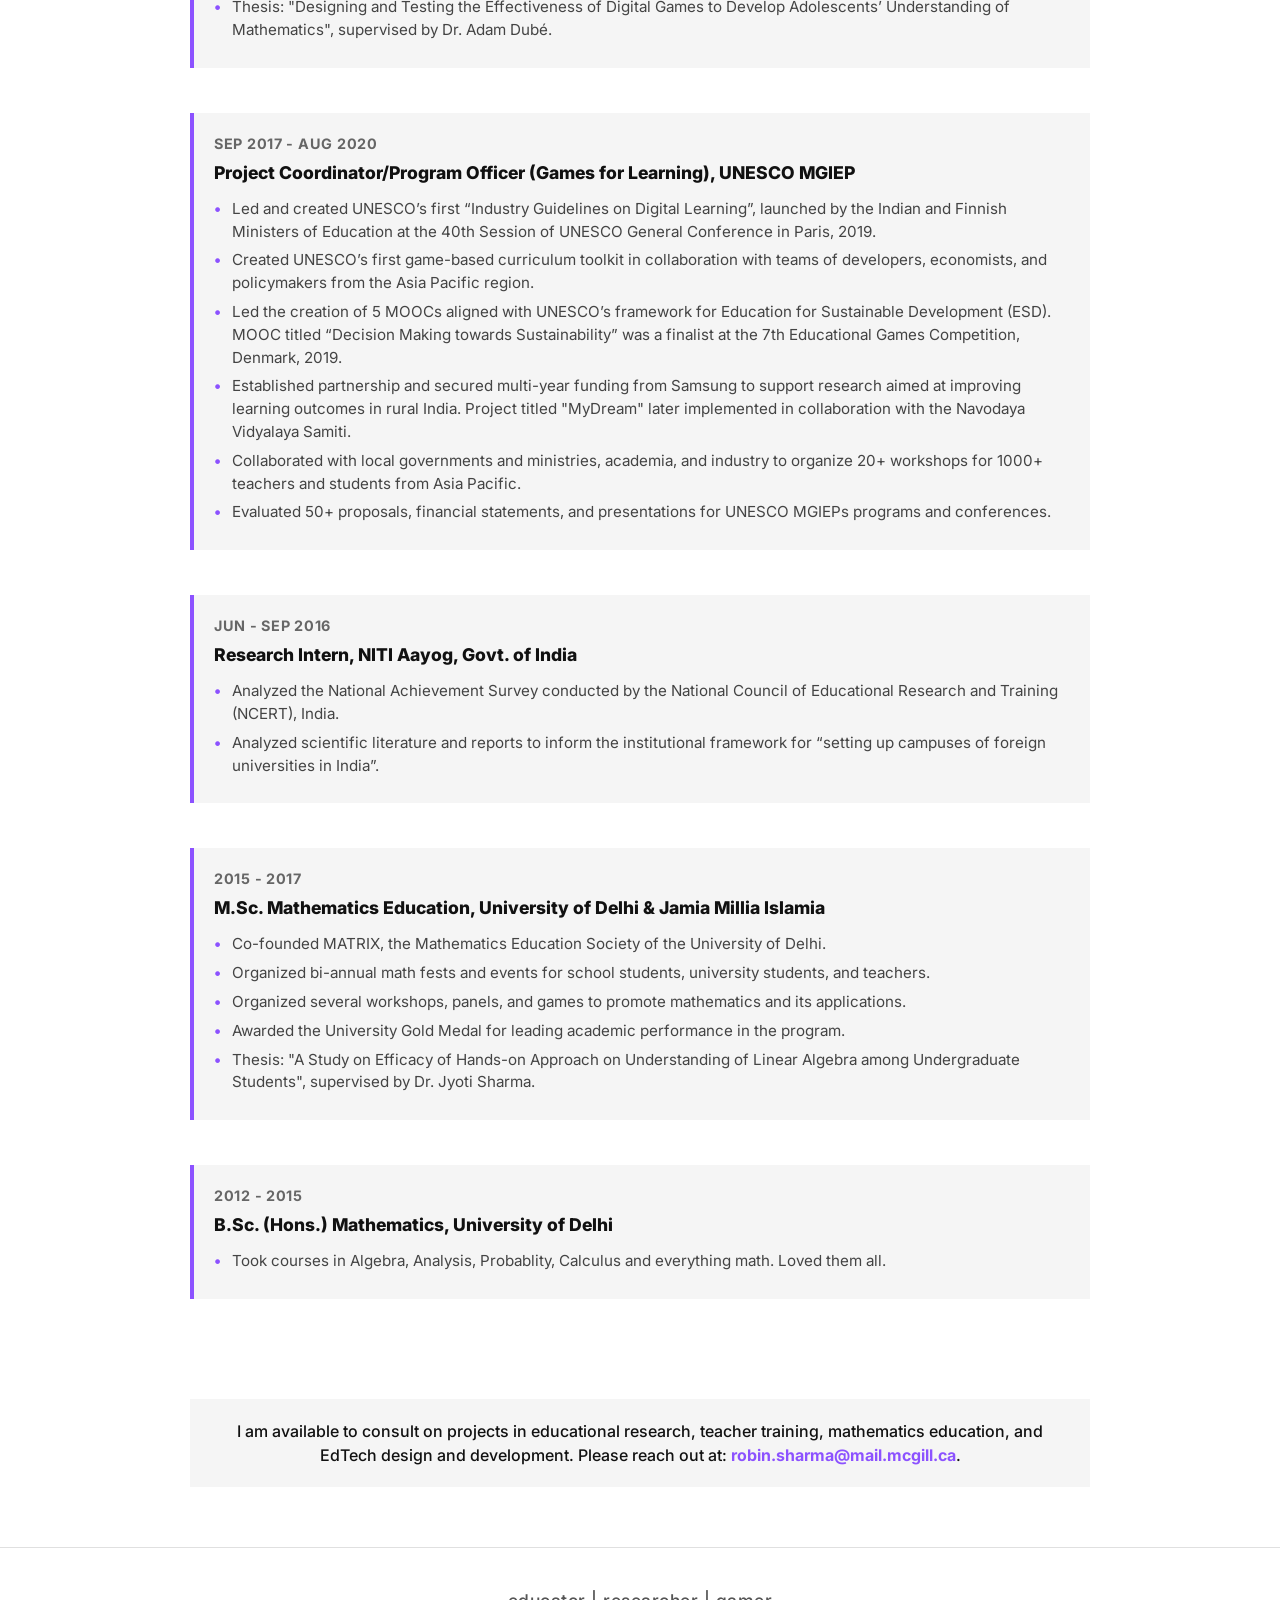
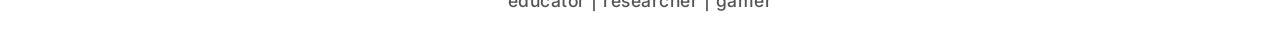
==== commit 5fe05e2e: "Game and Book Update" ====
--- a/about.html
+++ b/about.html
@@ -60,6 +60,8 @@
                             <a href="https://www.researchgate.net/profile/Robin-Sharma-10" target="_blank"
                                 class="social-btn">ResearchGate</a>
                             <a href="https://orcid.org/0000-0001-8364-2145" target="_blank" class="social-btn">ORCID</a>
+                            <a href="https://www.goodreads.com/user/show/191084925-chaturbhuj" target="_blank"
+                                class="social-btn">Goodreads</a>
                         </div>
                     </div>
                 </div>
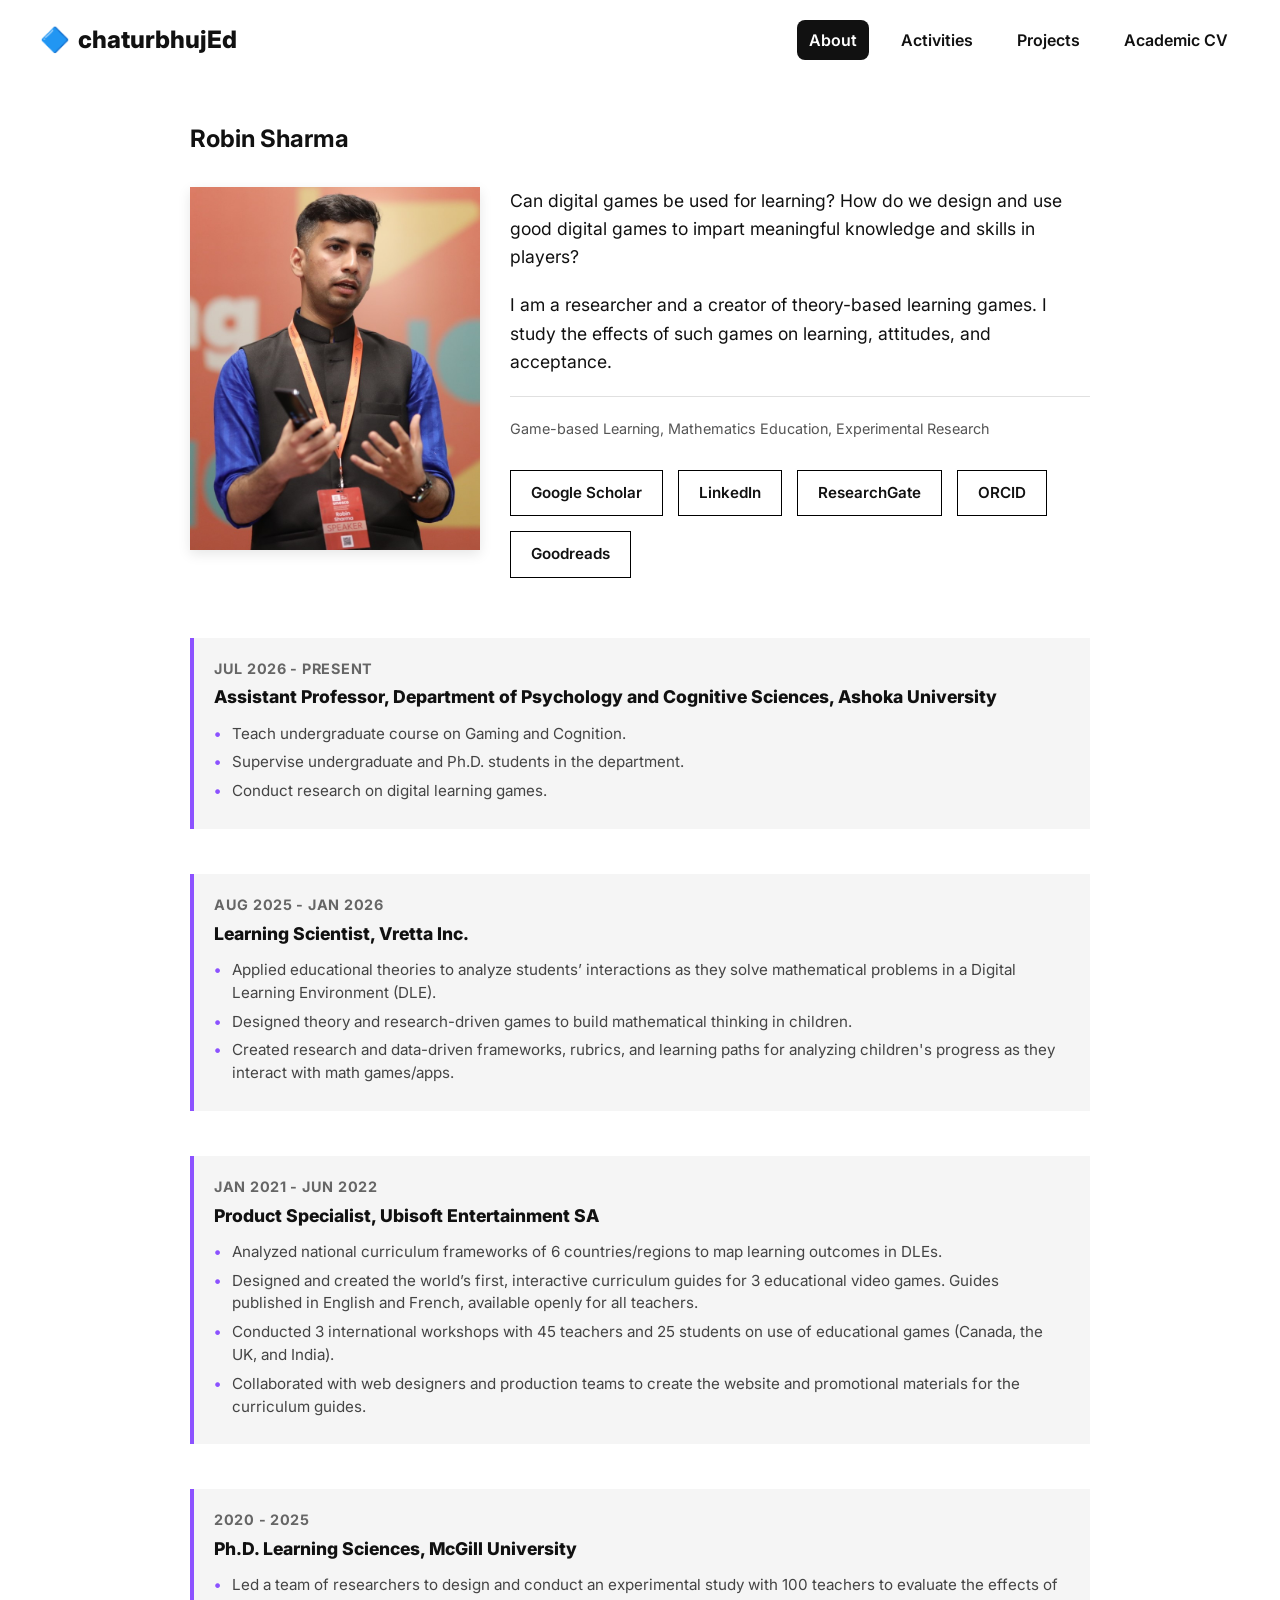
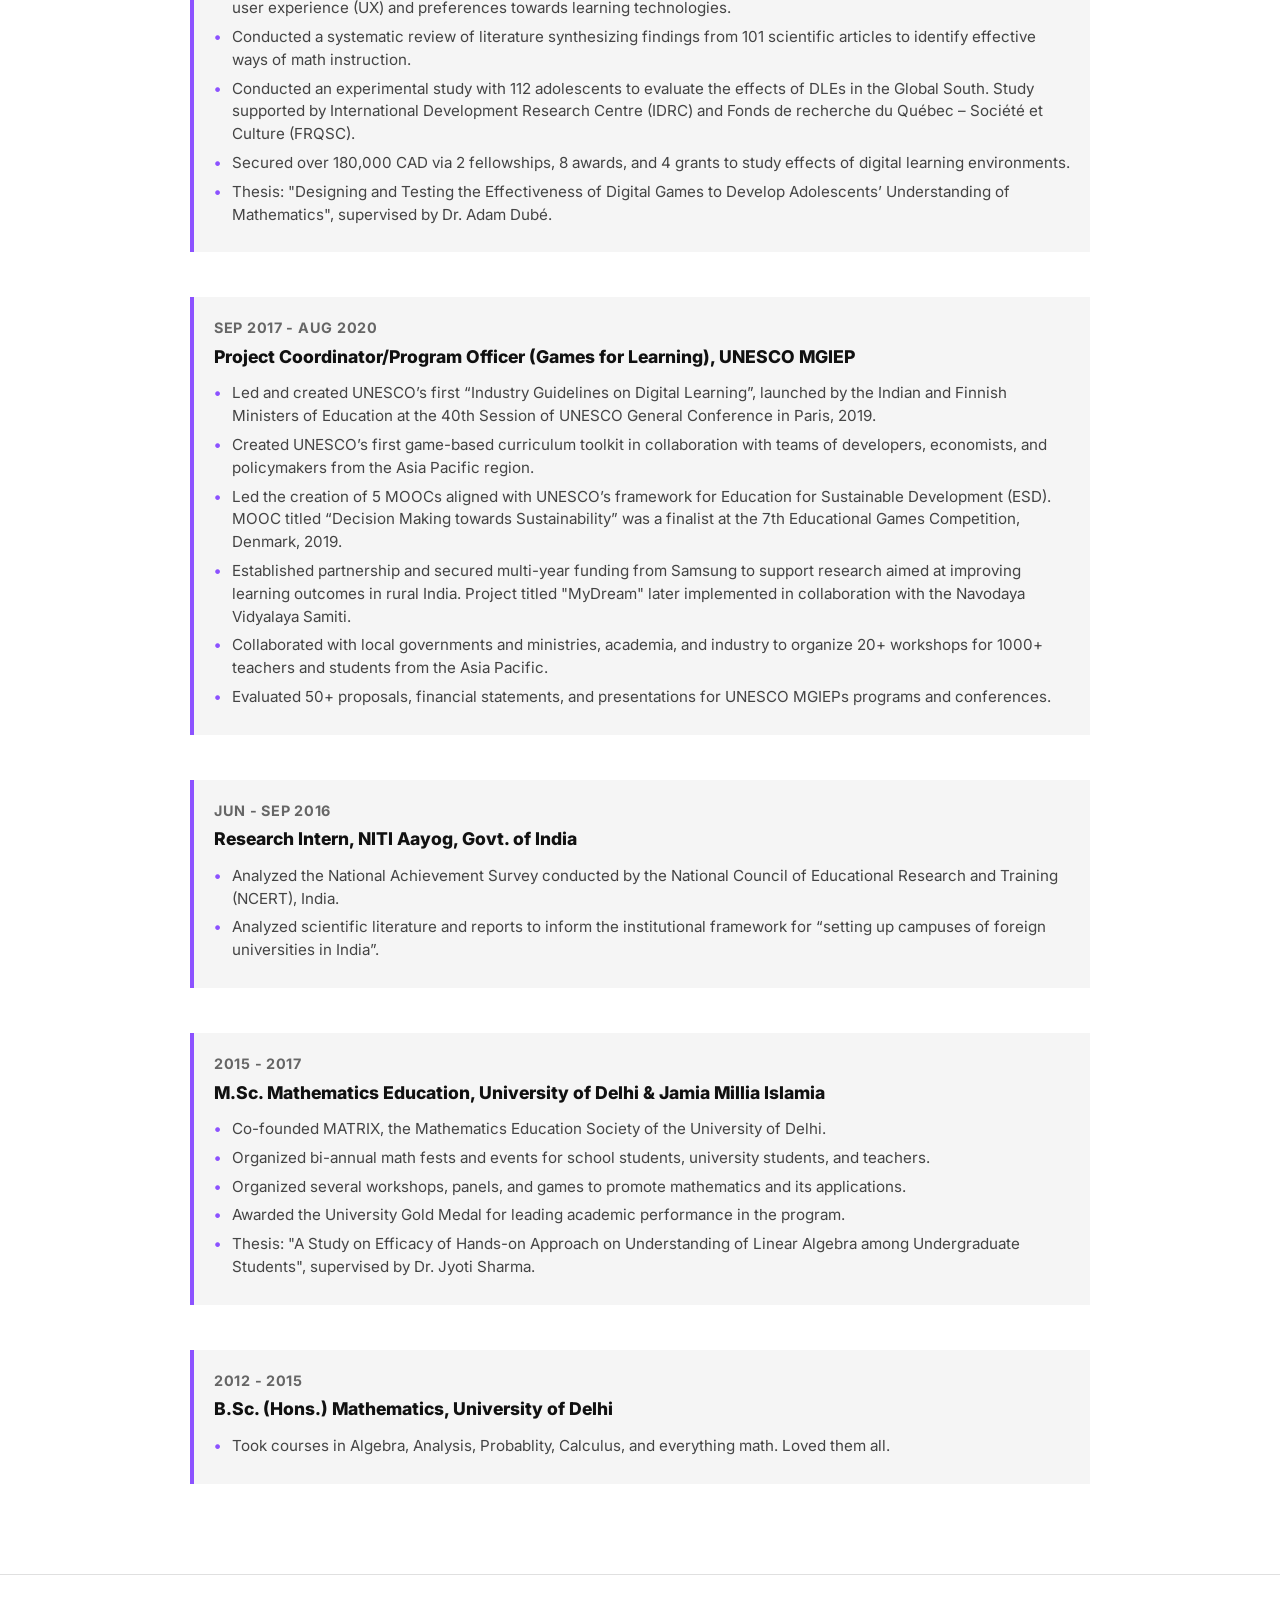
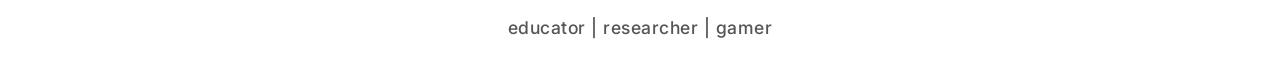
==== commit 9a114f7f: "Changes for New Role" ====
--- a/about.html
+++ b/about.html
@@ -24,7 +24,8 @@
             <a href="about.html" class="nav-link active">About</a>
             <a href="activities.html" class="nav-link">Activities</a>
             <a href="projects.html" class="nav-link">Projects</a>
-            <a href="cv.html" class="nav-link">Academic CV</a>
+            <a href="https://docs.google.com/document/d/1rT6n0ILzIjwIK5z0yavcEdb-tZOFC500Auro90Noy_E/edit?usp=drive_link"
+                class="nav-link">Academic CV</a>
         </nav>
     </header>
 
@@ -38,18 +39,14 @@
                         <img src="Photo_Main.JPG" alt="Robin Sharma">
                     </div>
                     <div class="about-text">
-                        <p>What makes a digital learning environment (DLE) effective? How do we design and use
-                            meaningful learning technologies?</p>
-                        <p> I am a creator of science-based DLEs.
-                            I also study the effects of such DLEs on academic
-                            achievement, attitudes, and acceptance.
-                            I have more than eight years of professional
-                            experience in EdTech at international non-profit, the video game industry, and academia.
+                        <p>Can digital games be used for learning? How do we design and use
+                            good digital games to impart meaningful knowledge and skills in players?</p>
+                        <p> I am a researcher and a creator of theory-based learning games. I study the effects of such
+                            games on learning, attitudes, and acceptance.
                         </p>
 
                         <div class="about-interests-small">
-                            <p>Learning Environments, Game-based Learning, User Experience, Human Computer Interaction
-                                (HCI), Mathematics Education, Experimental Design, Learning Analytics</p>
+                            <p>Game-based Learning, Mathematics Education, Experimental Research</p>
                         </div>
 
                         <div class="social-links">
@@ -67,10 +64,24 @@
                 </div>
 
                 <div class="experience-timeline">
-                    <!-- Feb 2026 onwards -->
-
-                    <!-- 2025 - 2026 -->
-                    <div class="timeline-item">
+
+                    <div class="timeline-item">
+
+                        <div class="timeline-year">Jul 2026 - Present</div>
+                        <div class="timeline-role">Assistant Professor, Department of Psychology and Cognitive Sciences,
+                            Ashoka University</div>
+                        <div class="timeline-description">
+                            <ul>
+                                <li>Teach undergraduate course on Gaming and Cognition.</li>
+                                <li>Supervise undergraduate and Ph.D. students in the department.
+                                </li>
+                                <li>Conduct research on digital learning games.</li>
+                            </ul>
+                        </div>
+                    </div>
+
+                    <div class="timeline-item">
+
                         <div class="timeline-year">Aug 2025 - Jan 2026</div>
                         <div class="timeline-role">Learning Scientist, Vretta Inc.</div>
                         <div class="timeline-description">
@@ -91,7 +102,7 @@
                     <!-- 2021 - 2022 -->
                     <div class="timeline-item">
                         <div class="timeline-year">Jan 2021 - Jun 2022</div>
-                        <div class="timeline-role">Product Specialist, Ubisoft Entertainment SA, Montreal</div>
+                        <div class="timeline-role">Product Specialist, Ubisoft Entertainment SA</div>
                         <div class="timeline-description">
                             <ul>
                                 <li>Analyzed national curriculum frameworks of 6 countries/regions to map learning
@@ -127,9 +138,6 @@
                                     Culture (FRQSC).</li>
                                 <li>Secured over 180,000 CAD via 2 fellowships, 8 awards, and 4 grants to study effects
                                     of digital learning environments.
-                                </li>
-                                <li>Presented at 10 conferences and published 12 peer-reviewed articles and chapters in
-                                    top journals.
                                 </li>
                                 <li>Thesis: "Designing and Testing the Effectiveness of Digital Games to Develop
                                     Adolescents’ Understanding of Mathematics", supervised by Dr. Adam Dubé.</li>
@@ -158,7 +166,7 @@
                                     "MyDream" later implemented in collaboration with the Navodaya Vidyalaya Samiti.
                                 </li>
                                 <li>Collaborated with local governments and ministries, academia, and industry to
-                                    organize 20+ workshops for 1000+ teachers and students from Asia Pacific.</li>
+                                    organize 20+ workshops for 1000+ teachers and students from the Asia Pacific.</li>
                                 <li>Evaluated 50+ proposals, financial statements, and presentations for UNESCO MGIEPs
                                     programs and conferences.
                                 </li>
@@ -207,16 +215,11 @@
                         <div class="timeline-role">B.Sc. (Hons.) Mathematics, University of Delhi</div>
                         <div class="timeline-description">
                             <ul>
-                                <li>Took courses in Algebra, Analysis, Probablity, Calculus and everything math. Loved
+                                <li>Took courses in Algebra, Analysis, Probablity, Calculus, and everything math. Loved
                                     them all.</li>
                             </ul>
                         </div>
                     </div>
-                </div>
-                <div class="consulting-section">
-                    <p>I am available to consult on projects in educational research, teacher training,
-                        mathematics education, and EdTech design and development. Please reach out at: <a
-                            href="mailto:robin.sharma@mail.mcgill.ca">robin.sharma@mail.mcgill.ca</a>.</p>
                 </div>
             </div>
         </section>
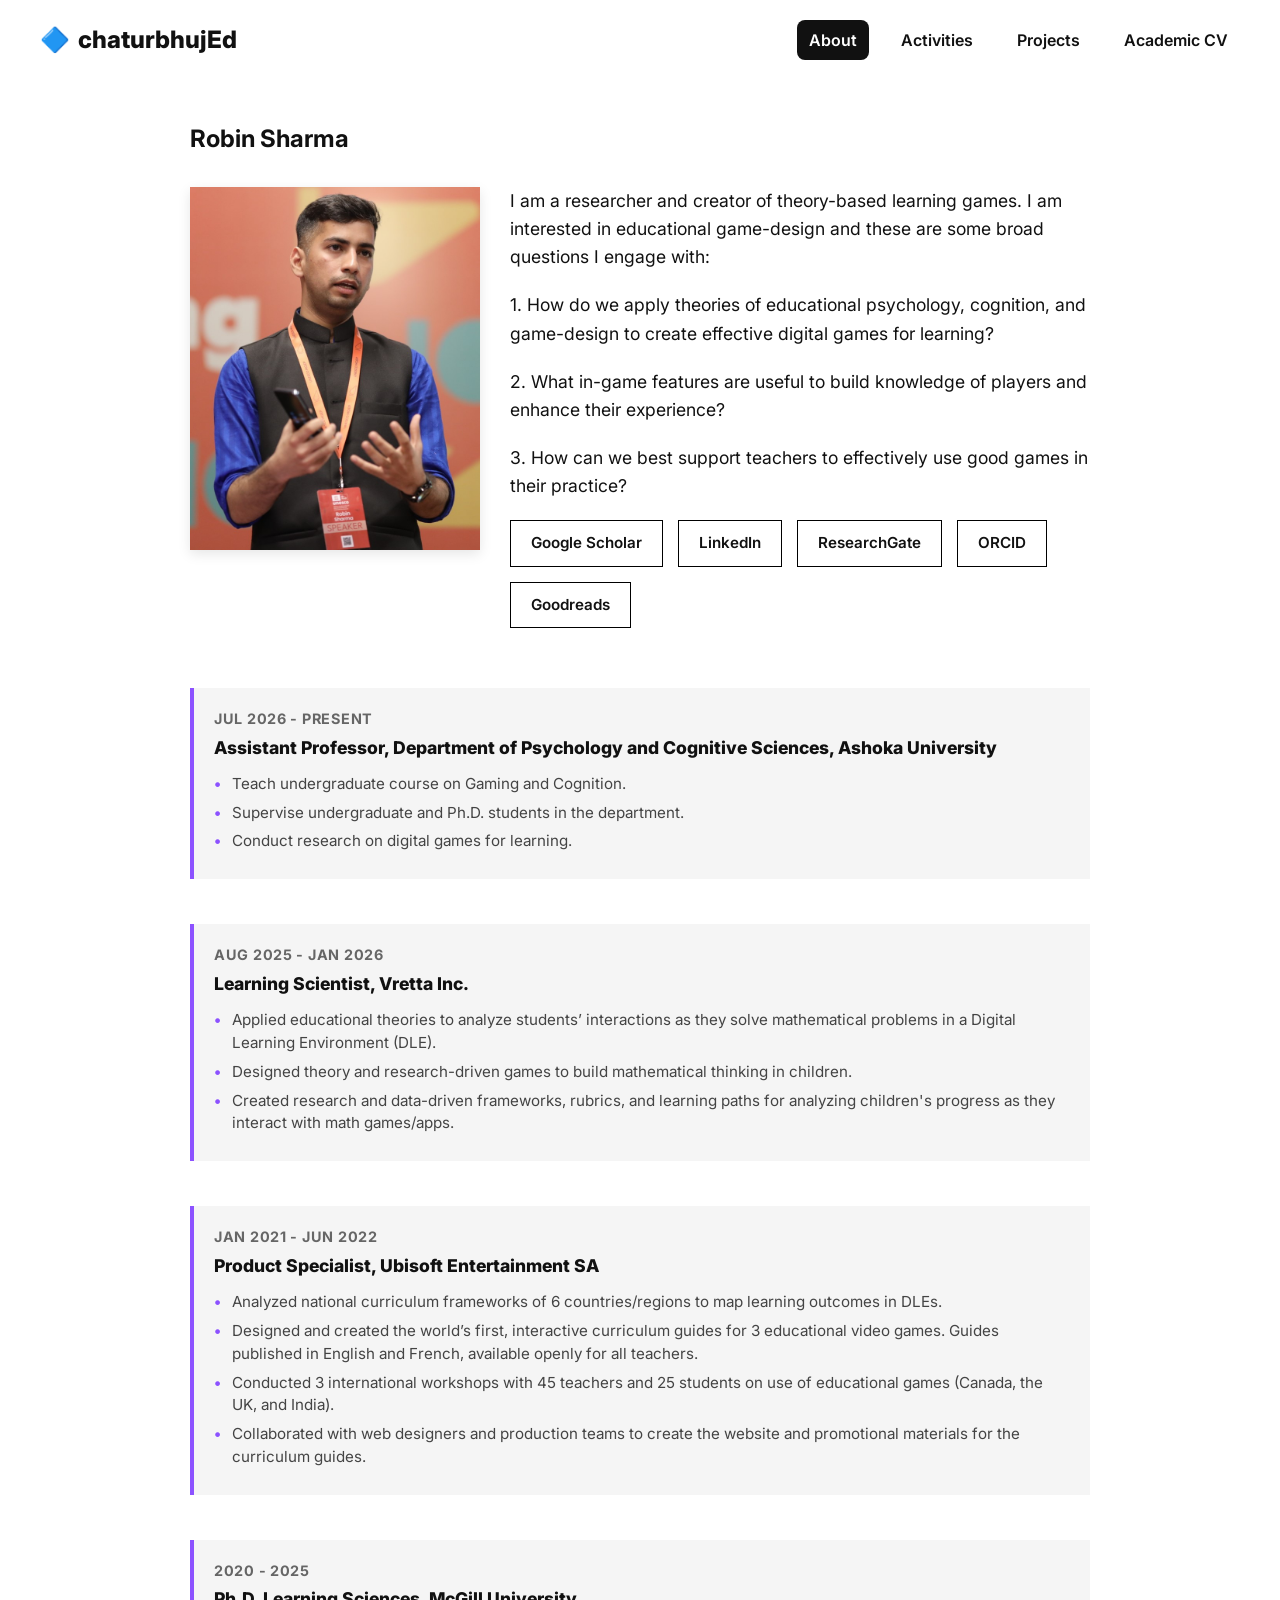
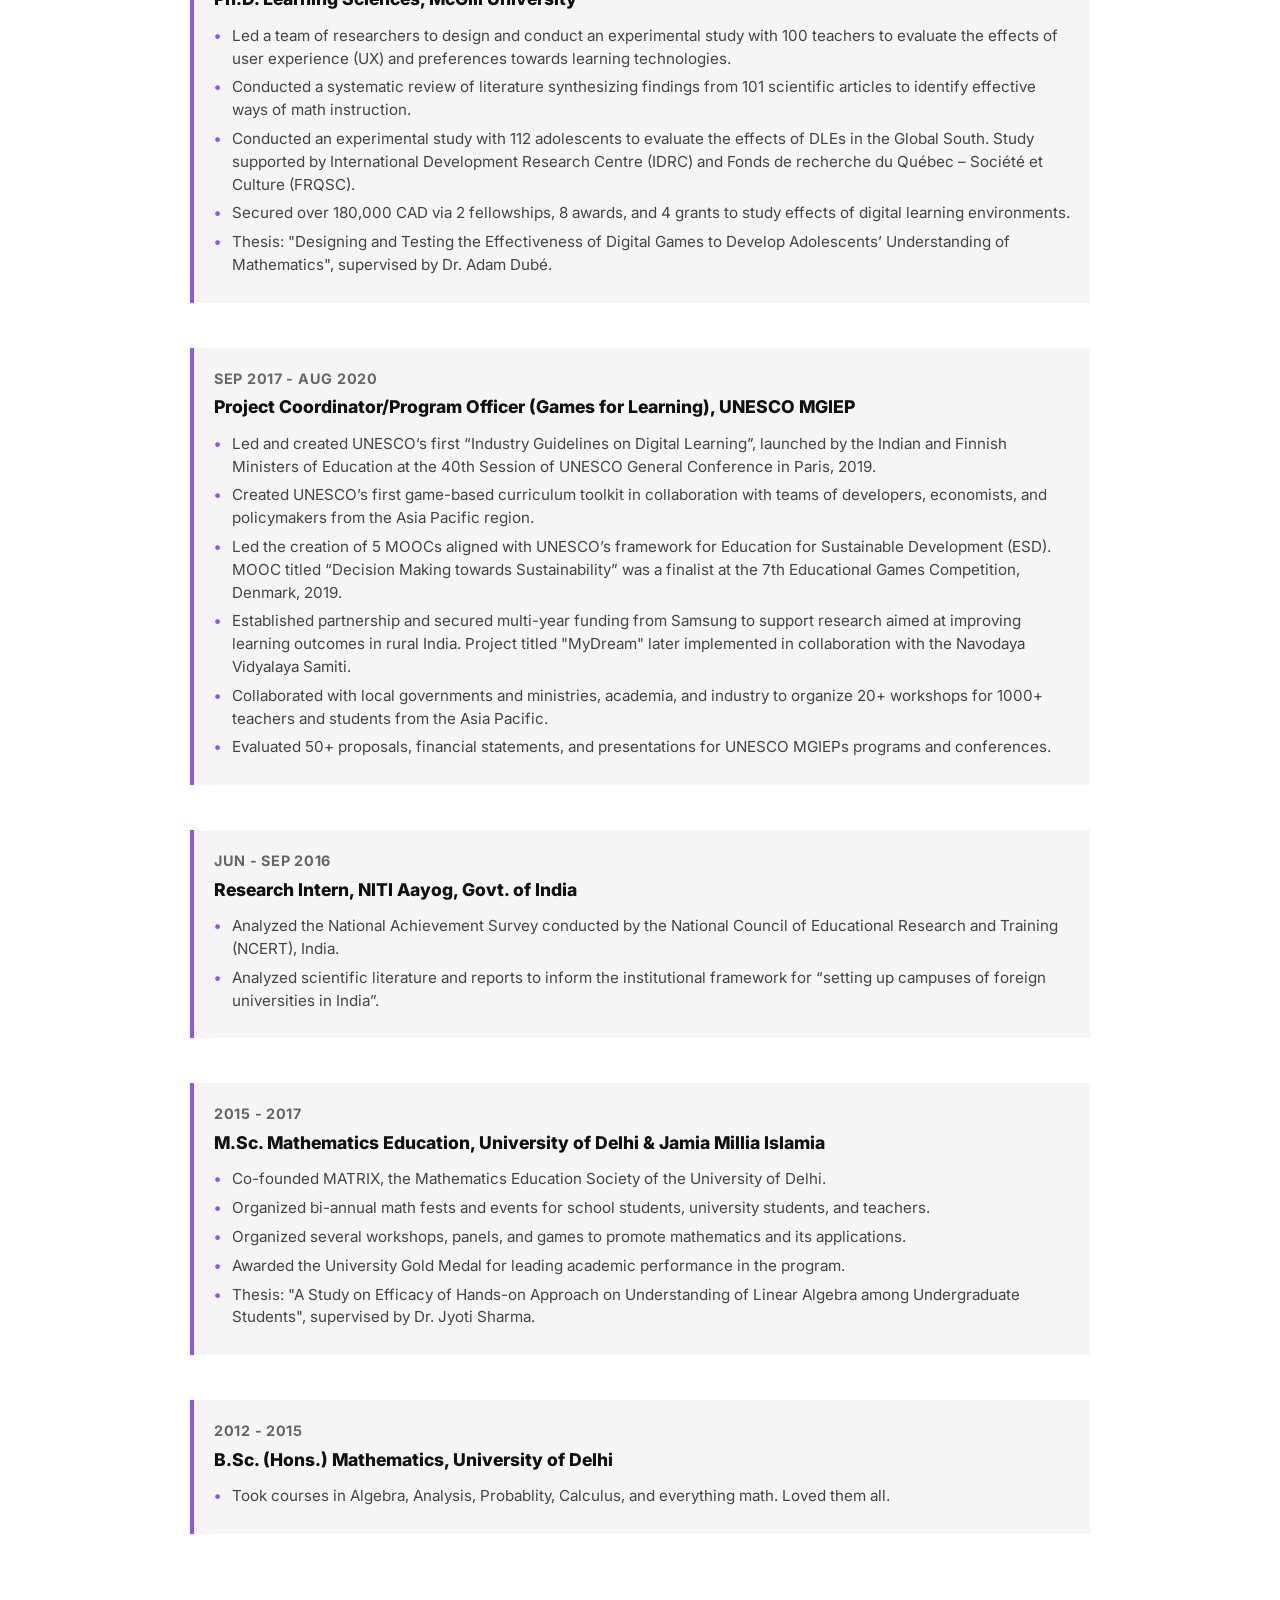
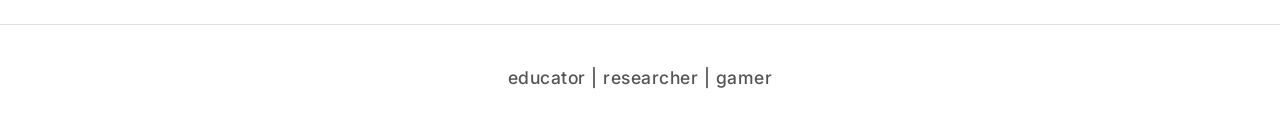
==== commit 18de3275: "about + home" ====
--- a/about.html
+++ b/about.html
@@ -39,15 +39,14 @@
                         <img src="Photo_Main.JPG" alt="Robin Sharma">
                     </div>
                     <div class="about-text">
-                        <p>Can digital games be used for learning? How do we design and use
-                            good digital games to impart meaningful knowledge and skills in players?</p>
-                        <p> I am a researcher and a creator of theory-based learning games. I study the effects of such
-                            games on learning, attitudes, and acceptance.
-                        </p>
-
-                        <div class="about-interests-small">
-                            <p>Game-based Learning, Mathematics Education, Experimental Research</p>
-                        </div>
+                        <p>I am a researcher and creator of theory-based learning games. I am interested in educational
+                            game-design and these are some broad questions I engage with:</p>
+                        <p> 1. How do we apply theories of educational psychology, cognition, and game-design to create
+                            effective digital games for learning?</p>
+                        <p>2. What in-game features are useful to build knowledge of
+                            players and enhance their experience?</p>
+                        <p>3. How can we best support teachers to effectively use
+                            good games in their practice?</p>
 
                         <div class="social-links">
                             <a href="https://scholar.google.com/citations?user=RAyrpmYAAAAJ&hl=en" target="_blank"
@@ -75,7 +74,7 @@
                                 <li>Teach undergraduate course on Gaming and Cognition.</li>
                                 <li>Supervise undergraduate and Ph.D. students in the department.
                                 </li>
-                                <li>Conduct research on digital learning games.</li>
+                                <li>Conduct research on digital games for learning.</li>
                             </ul>
                         </div>
                     </div>
